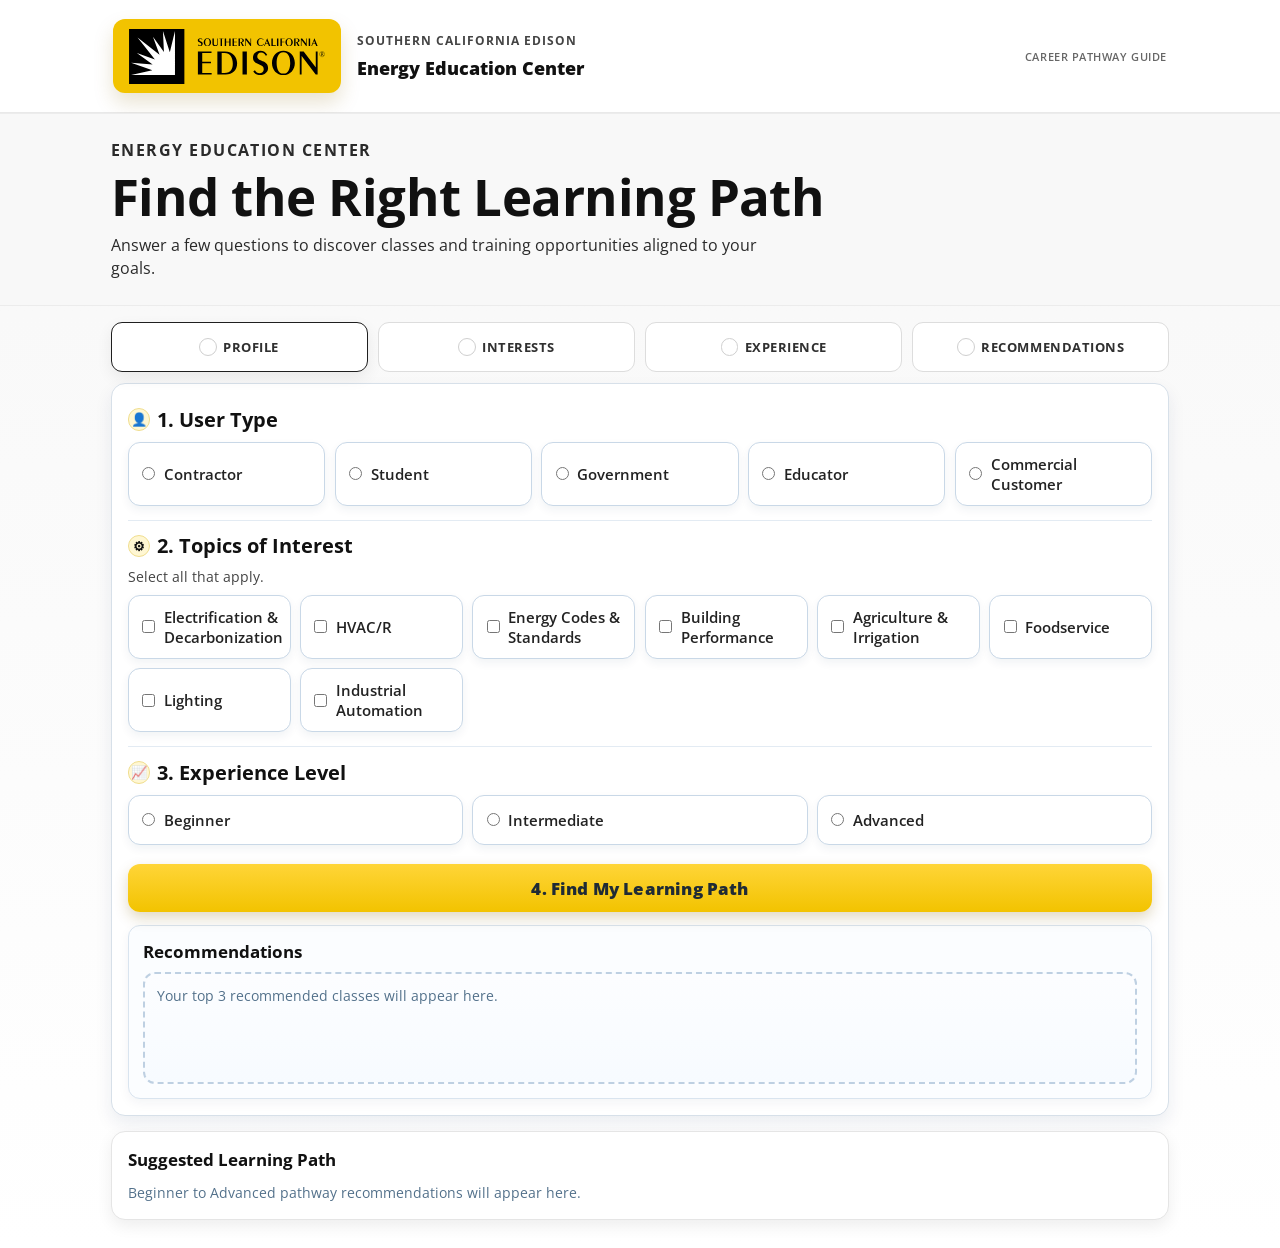
==== index.html @ ae483a1e "Add EEC career pathway guide prototype with Momentus recommendations" ====
<!DOCTYPE html>
<html lang="en">

<head>
    <meta charset="UTF-8">
    <meta name="viewport" content="width=device-width, initial-scale=1.0">
    <title>Southern California Edison Energy Education Center Career Pathway Guide</title>

    <link rel="preconnect" href="https://fonts.googleapis.com">
    <link rel="preconnect" href="https://fonts.gstatic.com" crossorigin>
    <link href="https://fonts.googleapis.com/css2?family=Open+Sans:wght@400;600;700;800&display=swap" rel="stylesheet">
    <link rel="stylesheet" href="styles.css">
</head>

<body>
    <header class="topbar">
        <div class="topbar-inner">
            <div class="sce-logo-area" aria-label="Southern California Edison branding">
                <div class="logo-block" aria-hidden="true">
                    <img
                        class="edison-logo"
                        src="EdisonLogoLight.svg"
                        alt="">
                </div>
                <div class="wordmark">
                    <p class="kicker">Southern California Edison</p>
                    <p class="brand-title">Energy Education Center</p>
                </div>
            </div>
            <div class="nav-utility" aria-hidden="true">
                Career Pathway Guide
            </div>
        </div>
    </header>

    <section class="hero" aria-label="Career pathway guide introduction">
        <div class="hero-content">
            <p class="hero-tag">ENERGY EDUCATION CENTER</p>
            <h1>Find the Right Learning Path</h1>
            <p>
                Answer a few questions to discover classes and training opportunities aligned to your goals.
            </p>
        </div>
    </section>

    <main class="container">
        <section class="progress-wrap" aria-label="Questionnaire progress">
            <div class="progress-step is-active" data-step="profile" aria-live="polite">
                <span class="step-check" aria-hidden="true">&#10003;</span>
                <span class="step-label">Profile</span>
            </div>
            <div class="progress-step" data-step="interests" aria-live="polite">
                <span class="step-check" aria-hidden="true">&#10003;</span>
                <span class="step-label">Interests</span>
            </div>
            <div class="progress-step" data-step="experience" aria-live="polite">
                <span class="step-check" aria-hidden="true">&#10003;</span>
                <span class="step-label">Experience</span>
            </div>
            <div class="progress-step" data-step="recommendations" aria-live="polite">
                <span class="step-check" aria-hidden="true">&#10003;</span>
                <span class="step-label">Recommendations</span>
            </div>
        </section>

        <form class="questionnaire" aria-label="Career pathway questionnaire">
            <section class="panel" aria-labelledby="who-are-you">
                <h2 id="who-are-you"><span class="section-icon" aria-hidden="true">&#128100;</span>1. User Type</h2>
                <div class="option-grid option-grid-5">
                    <label class="option-card"><input type="radio" name="audience" value="Contractor">Contractor</label>
                    <label class="option-card"><input type="radio" name="audience" value="Student">Student</label>
                    <label class="option-card"><input type="radio" name="audience" value="Government">Government</label>
                    <label class="option-card"><input type="radio" name="audience" value="Educator">Educator</label>
                    <label class="option-card"><input type="radio" name="audience" value="Commercial Customer">Commercial Customer</label>
                </div>
            </section>

            <section class="panel" aria-labelledby="topics-interest">
                <h2 id="topics-interest"><span class="section-icon" aria-hidden="true">&#9881;</span>2. Topics of Interest</h2>
                <p class="helper-text">Select all that apply.</p>
                <div class="option-grid option-grid-5">
                    <label class="option-card"><input type="checkbox" name="topics" value="Electrification &amp; Decarbonization">Electrification &amp; Decarbonization</label>
                    <label class="option-card"><input type="checkbox" name="topics" value="HVAC/R">HVAC/R</label>
                    <label class="option-card"><input type="checkbox" name="topics" value="Energy Codes &amp; Standards">Energy Codes &amp; Standards</label>
                    <label class="option-card"><input type="checkbox" name="topics" value="Building Performance">Building Performance</label>
                    <label class="option-card"><input type="checkbox" name="topics" value="Agriculture &amp; Irrigation">Agriculture &amp; Irrigation</label>
                    <label class="option-card"><input type="checkbox" name="topics" value="Foodservice">Foodservice</label>
                    <label class="option-card"><input type="checkbox" name="topics" value="Lighting">Lighting</label>
                    <label class="option-card"><input type="checkbox" name="topics" value="Industrial Automation">Industrial Automation</label>
                </div>
            </section>

            <section class="panel" aria-labelledby="experience-level">
                <h2 id="experience-level"><span class="section-icon" aria-hidden="true">&#128200;</span>3. Experience Level</h2>
                <div class="option-grid option-grid-3">
                    <label class="option-card"><input type="radio" name="experience" value="Beginner">Beginner</label>
                    <label class="option-card"><input type="radio" name="experience" value="Intermediate">Intermediate</label>
                    <label class="option-card"><input type="radio" name="experience" value="Advanced">Advanced</label>
                </div>
            </section>

            <button type="button" id="findPathButton" class="cta-button">4. Find My Learning Path</button>

            <div class="recommendations-panel" aria-labelledby="recommendations-title">
                <h2 id="recommendations-title">Recommendations</h2>
                <div id="recommendationsArea" class="recommendations-area">
                    <p class="empty-state">Your top 3 recommended classes will appear here.</p>
                </div>
            </div>
        </form>

        <section class="pathway-panel" aria-labelledby="pathway-title">
            <h2 id="pathway-title">Suggested Learning Path</h2>
            <div id="pathCourseGrid" class="path-course-grid">
                <p class="empty-state">Beginner to Advanced pathway recommendations will appear here.</p>
            </div>
        </section>
    </main>

    <script src="app.js"></script>

</body>

</html>
---- styles.css ----
:root {
    --sce-blue: #003B75;
    --sce-blue-deep: #002a53;
    --sce-gold: #F2C300;
    --sce-gold-deep: #d6aa00;
    --ink: #111111;
    --ink-soft: #222222;
    --surface: #ffffff;
    --surface-soft: #f7f7f7;
    --border: #e5e5e5;
    --shadow: 0 12px 28px rgba(0, 0, 0, 0.08);
    --shadow-soft: 0 6px 16px rgba(0, 0, 0, 0.07);
}

* {
    box-sizing: border-box;
}

body {
    margin: 0;
    font-family: 'Open Sans', sans-serif;
    color: var(--ink);
    background: linear-gradient(180deg, #f7f7f7 0%, #fbfbfb 50%, #ffffff 100%);
    min-height: 100vh;
}

.topbar {
    background: #ffffff;
    border-bottom: 1px solid #e9e9e9;
    box-shadow: 0 2px 10px rgba(0, 0, 0, 0.04);
}

.topbar-inner {
    max-width: 1100px;
    margin: 0 auto;
    padding: 1.2rem 1.45rem;
    display: flex;
    align-items: center;
    justify-content: space-between;
    gap: 1.35rem;
}

.sce-logo-area {
    display: flex;
    align-items: center;
    gap: 1rem;
}

.logo-block {
    width: clamp(176px, 21vw, 228px);
    min-width: 176px;
    height: 74px;
    border-radius: 12px;
    background: var(--sce-gold);
    display: inline-flex;
    align-items: center;
    justify-content: center;
    padding: 10px 16px;
    box-shadow: 0 10px 20px rgba(132, 101, 0, 0.18);
    overflow: hidden;
}

.edison-logo {
    width: 100%;
    max-width: 196px;
    height: auto;
    object-fit: contain;
    display: block;
    filter: none;
    flex-shrink: 0;
}

.wordmark {
    display: flex;
    flex-direction: column;
    justify-content: center;
    gap: 0.22rem;
}

.nav-utility {
    font-size: 0.68rem;
    letter-spacing: 0.05em;
    text-transform: uppercase;
    color: #666666;
    font-weight: 600;
}

.kicker {
    margin: 0;
    color: #444444;
    text-transform: uppercase;
    letter-spacing: 0.08em;
    font-size: 0.76rem;
    font-weight: 700;
}

.brand-title {
    margin: 0.15rem 0 0;
    color: #111111;
    font-size: 1.15rem;
    font-weight: 800;
}

.hero {
    position: relative;
    overflow: hidden;
    background: #f8f8f8;
    color: var(--ink);
    border-top: 1px solid #ececec;
    border-bottom: 1px solid #ececec;
    min-height: clamp(8rem, 15vw, 11rem);
    display: grid;
    align-items: center;
}

.hero-content {
    width: min(1100px, 100%);
    margin: 0 auto;
    padding: 1.5rem 1.3rem 1.6rem;
    position: relative;
    z-index: 1;
}

.hero-tag {
    margin: 0;
    color: #666666;
    text-transform: uppercase;
    letter-spacing: 0.09em;
    font-size: 0.72rem;
    font-weight: 700;
}

.hero h1 {
    margin: 0.45rem 0 0.58rem;
    font-size: clamp(2rem, 4vw, 3.2rem);
    line-height: 1.08;
    letter-spacing: -0.01em;
    color: #111111;
    max-width: none;
}

.hero p {
    margin: 0;
    font-size: clamp(0.98rem, 1.28vw, 1.14rem);
    max-width: 74ch;
    color: #2a2a2a;
}

.container {
    width: min(1100px, 100%);
    margin: 0 auto 1.7rem;
    padding: 1rem 1.3rem 0;
}

.progress-wrap {
    display: grid;
    grid-template-columns: repeat(4, minmax(0, 1fr));
    gap: 0.65rem;
    margin-bottom: 0.72rem;
}

.progress-step {
    background: #ffffff;
    border: 1px solid #dddddd;
    border-radius: 11px;
    min-height: 50px;
    display: flex;
    align-items: center;
    justify-content: center;
    text-align: center;
    gap: 0.4rem;
    padding: 0.45rem 0.6rem;
    font-size: 0.84rem;
    color: var(--ink-soft);
    font-weight: 700;
    transition: border-color 120ms ease, background-color 120ms ease, box-shadow 120ms ease;
}

.step-check {
    width: 1.1rem;
    height: 1.1rem;
    border-radius: 999px;
    border: 1px solid #cfcfcf;
    color: transparent;
    background: #ffffff;
    display: inline-flex;
    align-items: center;
    justify-content: center;
    font-size: 0.72rem;
}

.step-label {
    color: #303030;
    font-size: 0.8rem;
    text-transform: uppercase;
    letter-spacing: 0.04em;
}

.progress-step.is-active {
    border-color: #1f1f1f;
    box-shadow: inset 0 0 0 1px #1f1f1f, var(--shadow-soft);
    background: #ffffff;
}

.progress-step.is-complete {
    background: linear-gradient(180deg, #ffd538 0%, var(--sce-gold) 100%);
    border-color: #d6aa00;
}

.progress-step.is-complete .step-check {
    color: #111111;
    border-color: rgba(17, 17, 17, 0.24);
    background: #fff5c8;
}

.progress-step.is-complete .step-label {
    color: #1f1f1f;
}

.progress-step.is-active.is-complete {
    box-shadow: inset 0 0 0 1px #1f1f1f, var(--shadow-soft);
}

.progress-step.is-active {
    box-shadow: var(--shadow-soft);
}

.questionnaire {
    background: var(--surface);
    border: 1px solid #d7e0e9;
    border-radius: 14px;
    box-shadow: 0 8px 18px rgba(0, 42, 83, 0.08);
    padding: 1rem;
}

.panel {
    background: transparent;
    border: none;
    border-radius: 0;
    padding: 0.35rem 0;
    box-shadow: none;
}

.panel + .panel {
    margin-top: 0.55rem;
    padding-top: 0.72rem;
    border-top: 1px solid #e3ebf3;
}

.panel h2 {
    margin: 0 0 0.56rem;
    color: #111111;
    font-size: clamp(1rem, 2vw, 1.24rem);
    display: flex;
    align-items: center;
    gap: 0.45rem;
}

.section-icon {
    width: 1.4rem;
    height: 1.4rem;
    border-radius: 999px;
    display: inline-flex;
    align-items: center;
    justify-content: center;
    background: #fff7d3;
    border: 1px solid #f0de8f;
    font-size: 0.82rem;
}

.helper-text {
    margin: -0.08rem 0 0.55rem;
    color: #444444;
    font-size: 0.88rem;
}

.option-grid {
    display: grid;
    gap: 0.6rem;
}

.option-grid-5 {
    grid-template-columns: repeat(auto-fit, minmax(150px, 1fr));
}

.option-grid-3 {
    grid-template-columns: repeat(auto-fit, minmax(190px, 1fr));
}

.option-card {
    display: flex;
    align-items: center;
    gap: 0.55rem;
    background: #ffffff;
    border: 1px solid #c9d8e7;
    border-radius: 12px;
    min-height: 50px;
    padding: 0.68rem 0.82rem;
    font-size: 0.93rem;
    font-weight: 600;
    color: #222222;
    cursor: pointer;
    box-shadow: 0 4px 10px rgba(15, 47, 86, 0.06);
    transition: transform 160ms ease, border-color 160ms ease, box-shadow 160ms ease, background-color 160ms ease;
}

.option-card:hover {
    transform: translateY(-1px);
    border-color: #b5b5b5;
    background-color: #fdfefe;
    box-shadow: 0 8px 16px rgba(0, 0, 0, 0.1);
}

.option-card input {
    margin: 0;
    accent-color: var(--sce-gold-deep);
}

.cta-button {
    margin-top: 0.85rem;
    width: 100%;
    border: none;
    border-radius: 12px;
    background: linear-gradient(180deg, #ffd538 0%, var(--sce-gold) 100%);
    color: #1f2b35;
    font-family: 'Open Sans', sans-serif;
    font-size: clamp(0.95rem, 1.65vw, 1.06rem);
    font-weight: 800;
    letter-spacing: 0.01em;
    height: 48px;
    cursor: pointer;
    box-shadow: 0 6px 14px rgba(130, 97, 0, 0.24);
    transition: background-color 140ms ease, transform 140ms ease, box-shadow 140ms ease;
}

.cta-button:hover {
    background: linear-gradient(180deg, var(--sce-gold) 0%, var(--sce-gold-deep) 100%);
    transform: translateY(-1px);
    box-shadow: 0 9px 16px rgba(125, 95, 0, 0.29);
}

.recommendations-panel {
    margin-top: 0.78rem;
    background: #fbfdff;
    border: 1px solid #d9e4ef;
    border-radius: 12px;
    box-shadow: 0 4px 12px rgba(0, 42, 83, 0.05);
    padding: 0.9rem;
}

.recommendations-panel h2 {
    margin: 0;
    color: #111111;
    font-size: 1.04rem;
}

.recommendations-area {
    margin-top: 0.55rem;
    min-height: 112px;
    border: 2px dashed #bed0e2;
    border-radius: 12px;
    background: linear-gradient(180deg, #fcfdff 0%, #f7fbff 100%);
    padding: 0.75rem;
}

.recommendations-grid {
    display: grid;
    grid-template-columns: repeat(3, minmax(0, 1fr));
    gap: 0.72rem;
}

.empty-state {
    margin: 0;
    color: #53718b;
    font-size: 0.9rem;
    line-height: 1.4;
}

.pathway-panel {
    margin-top: 0.95rem;
    background: var(--surface);
    border: 1px solid var(--border);
    border-radius: 14px;
    box-shadow: var(--shadow-soft);
    padding: 1rem;
}

.pathway-panel h2 {
    margin: 0;
    color: #111111;
    font-size: 1.06rem;
}

.path-course-grid {
    margin-top: 0.75rem;
}

.learning-path-flow {
    display: flex;
    flex-direction: column;
    gap: 0.35rem;
}

.path-stage {
    border: 1px solid #d7e3ef;
    border-radius: 12px;
    background: linear-gradient(180deg, #ffffff 0%, #f7fbff 100%);
    padding: 0.7rem;
    box-shadow: 0 6px 14px rgba(0, 42, 83, 0.06);
}

.path-level {
    margin: 0 0 0.55rem;
    color: #111111;
    font-size: 0.78rem;
    letter-spacing: 0.09em;
    font-weight: 800;
}

.path-stage .course-card {
    margin: 0;
}

.course-card-empty {
    background: #fafdff;
    border-style: dashed;
}

.path-arrow {
    display: grid;
    place-items: center;
    color: var(--sce-blue);
    font-size: 1.45rem;
    line-height: 1;
    font-weight: 700;
    min-height: 22px;
}

.course-card {
    border: 1px solid #d5e0ec;
    border-radius: 11px;
    background: linear-gradient(180deg, #ffffff 0%, #f8fbff 100%);
    padding: 0.85rem;
    box-shadow: 0 8px 16px rgba(0, 42, 83, 0.07);
    transition: transform 160ms ease, box-shadow 160ms ease;
}

.course-card:hover {
    transform: translateY(-2px);
    box-shadow: 0 14px 24px rgba(0, 42, 83, 0.13);
}

.course-card h3 {
    margin: 0;
    font-size: 1rem;
    color: #111111;
}

.course-description {
    margin: 0.52rem 0 0.68rem;
    color: #333333;
    font-size: 0.91rem;
}

.meta-row {
    display: flex;
    flex-wrap: wrap;
    gap: 0.45rem;
    margin-bottom: 0.68rem;
}

.meta-pill {
    background: #f8f8f8;
    border: 1px solid #dddddd;
    border-radius: 999px;
    padding: 0.25rem 0.6rem;
    color: #222222;
    font-size: 0.8rem;
    font-weight: 700;
}

.why-recommended {
    margin: 0 0 0.7rem;
    padding: 0.55rem 0.6rem;
    border: 1px solid #d7e4f0;
    border-radius: 10px;
    background: #f8fbff;
}

.why-recommended p {
    margin: 0 0 0.38rem;
    color: #111111;
    font-size: 0.78rem;
    font-weight: 800;
    text-transform: uppercase;
    letter-spacing: 0.05em;
}

.why-recommended ul {
    margin: 0;
    padding: 0;
    list-style: none;
}

.why-recommended li {
    margin: 0;
    color: #2d2d2d;
    font-size: 0.82rem;
    line-height: 1.35;
}

.register-button {
    width: 100%;
    min-height: 40px;
    border: 1px solid #9db6ce;
    border-radius: 10px;
    background: #ffffff;
    color: #111111;
    text-decoration: none;
    display: inline-flex;
    align-items: center;
    justify-content: center;
    font-family: 'Open Sans', sans-serif;
    font-size: 0.9rem;
    font-weight: 800;
    cursor: pointer;
    transition: background-color 130ms ease, border-color 130ms ease, transform 130ms ease;
}

.register-button:hover {
    background: #fff5c8;
    border-color: #d6aa00;
    transform: translateY(-1px);
}

@media (max-width: 700px) {
    .topbar-inner {
        padding: 1rem 1rem;
    }

    .nav-utility {
        display: none;
    }

    .logo-block {
        width: min(50vw, 184px);
        min-width: 145px;
        height: 60px;
        border-radius: 10px;
        padding: 8px 12px;
    }

    .brand-title {
        font-size: 0.98rem;
    }

    .kicker {
        font-size: 0.69rem;
    }

    .hero-content {
        padding: 1.25rem 1rem 1.35rem;
    }

    .hero h1 {
        font-size: clamp(1.7rem, 8vw, 2.25rem);
    }

    .container {
        margin-top: 0;
    }

    .progress-wrap {
        grid-template-columns: 1fr 1fr;
    }

    .recommendations-grid {
        grid-template-columns: 1fr;
    }

    .panel,
    .pathway-panel,
    .recommendations-panel,
    .questionnaire {
        border-radius: 12px;
    }

    .option-card {
        min-height: 46px;
    }
}
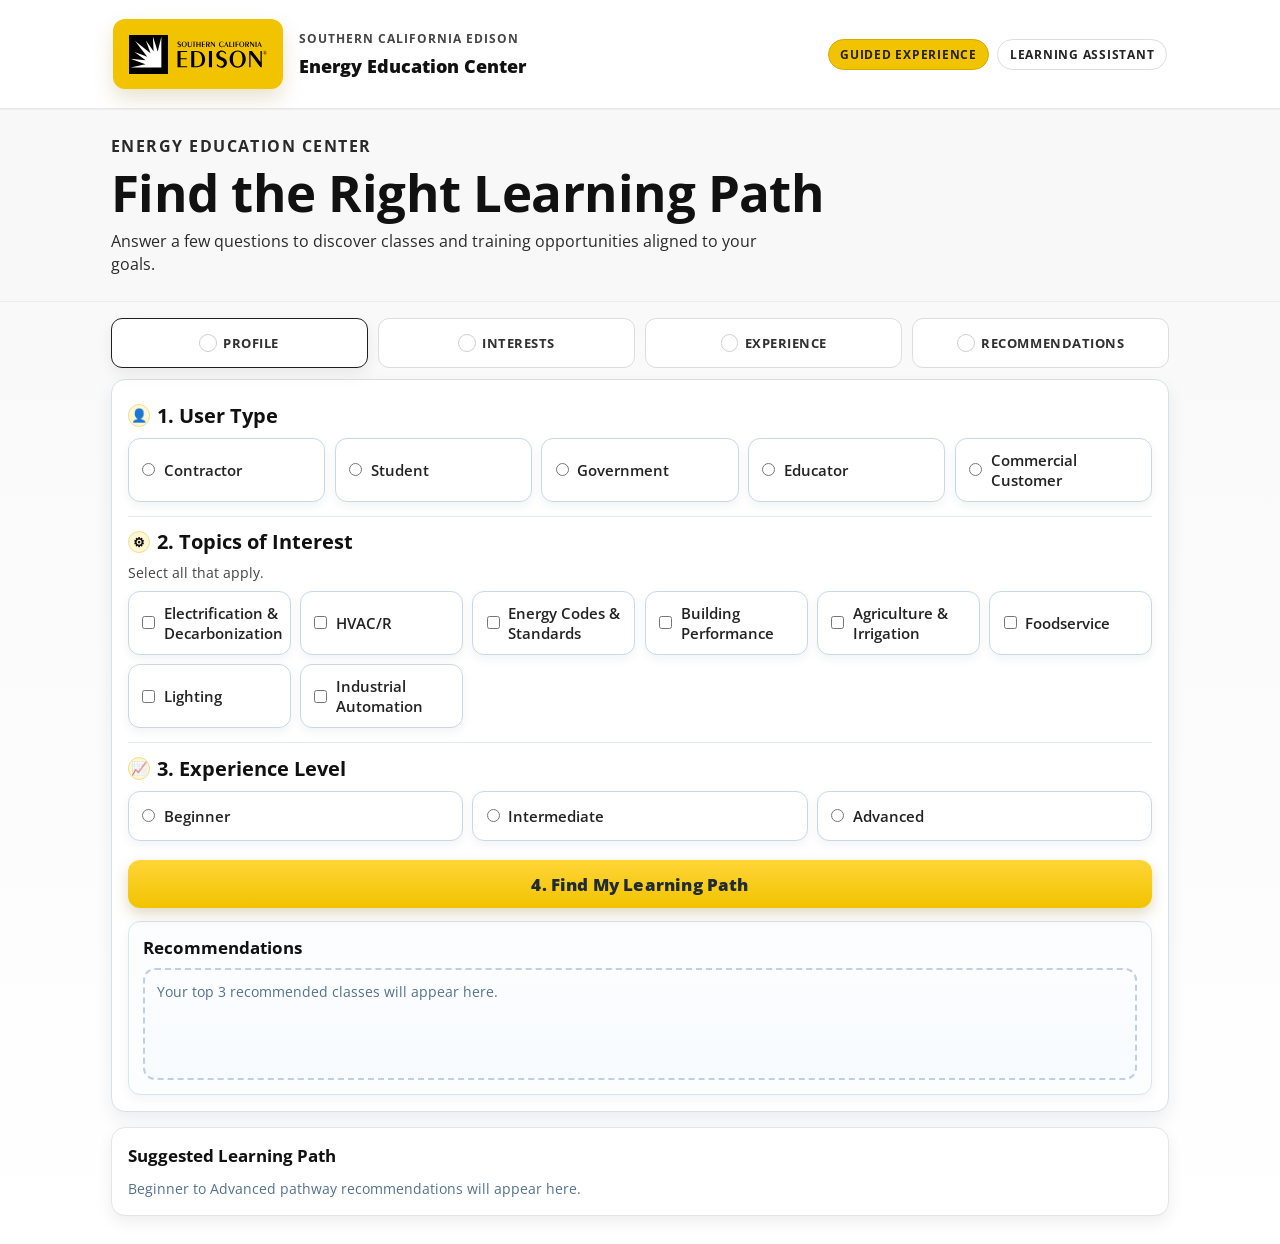
==== commit 7f2829b1: "Improve conversational recommendation flow" ====
--- a/index.html
+++ b/index.html
@@ -27,9 +27,10 @@
                     <p class="brand-title">Energy Education Center</p>
                 </div>
             </div>
-            <div class="nav-utility" aria-hidden="true">
-                Career Pathway Guide
-            </div>
+            <nav class="assistant-nav" aria-label="Experience navigation">
+                <a href="index.html" aria-current="page">Guided Experience</a>
+                <a href="assistant.html">Learning Assistant</a>
+            </nav>
         </div>
     </header>
 
--- a/styles.css
+++ b/styles.css
@@ -47,9 +47,9 @@
 }
 
 .logo-block {
-    width: clamp(176px, 21vw, 228px);
-    min-width: 176px;
-    height: 74px;
+    width: 170px;
+    min-width: 170px;
+    height: 70px;
     border-radius: 12px;
     background: var(--sce-gold);
     display: inline-flex;
@@ -62,7 +62,7 @@
 
 .edison-logo {
     width: 100%;
-    max-width: 196px;
+    max-width: 146px;
     height: auto;
     object-fit: contain;
     display: block;
@@ -83,6 +83,29 @@
     text-transform: uppercase;
     color: #666666;
     font-weight: 600;
+}
+
+.assistant-nav {
+    display: flex;
+    align-items: center;
+    gap: 0.5rem;
+    font-size: 0.78rem;
+    text-transform: uppercase;
+    letter-spacing: 0.06em;
+}
+
+.assistant-nav a {
+    color: #222222;
+    text-decoration: none;
+    border: 1px solid #dddddd;
+    border-radius: 999px;
+    padding: 0.38rem 0.72rem;
+    font-weight: 700;
+}
+
+.assistant-nav a[aria-current="page"] {
+    background: #f2c300;
+    border-color: #d6aa00;
 }
 
 .kicker {
@@ -542,12 +565,16 @@
         display: none;
     }
 
+    .assistant-nav {
+        display: none;
+    }
+
     .logo-block {
-        width: min(50vw, 184px);
-        min-width: 145px;
-        height: 60px;
+        width: min(46vw, 170px);
+        min-width: 136px;
+        height: 56px;
         border-radius: 10px;
-        padding: 8px 12px;
+        padding: 7px 10px;
     }
 
     .brand-title {
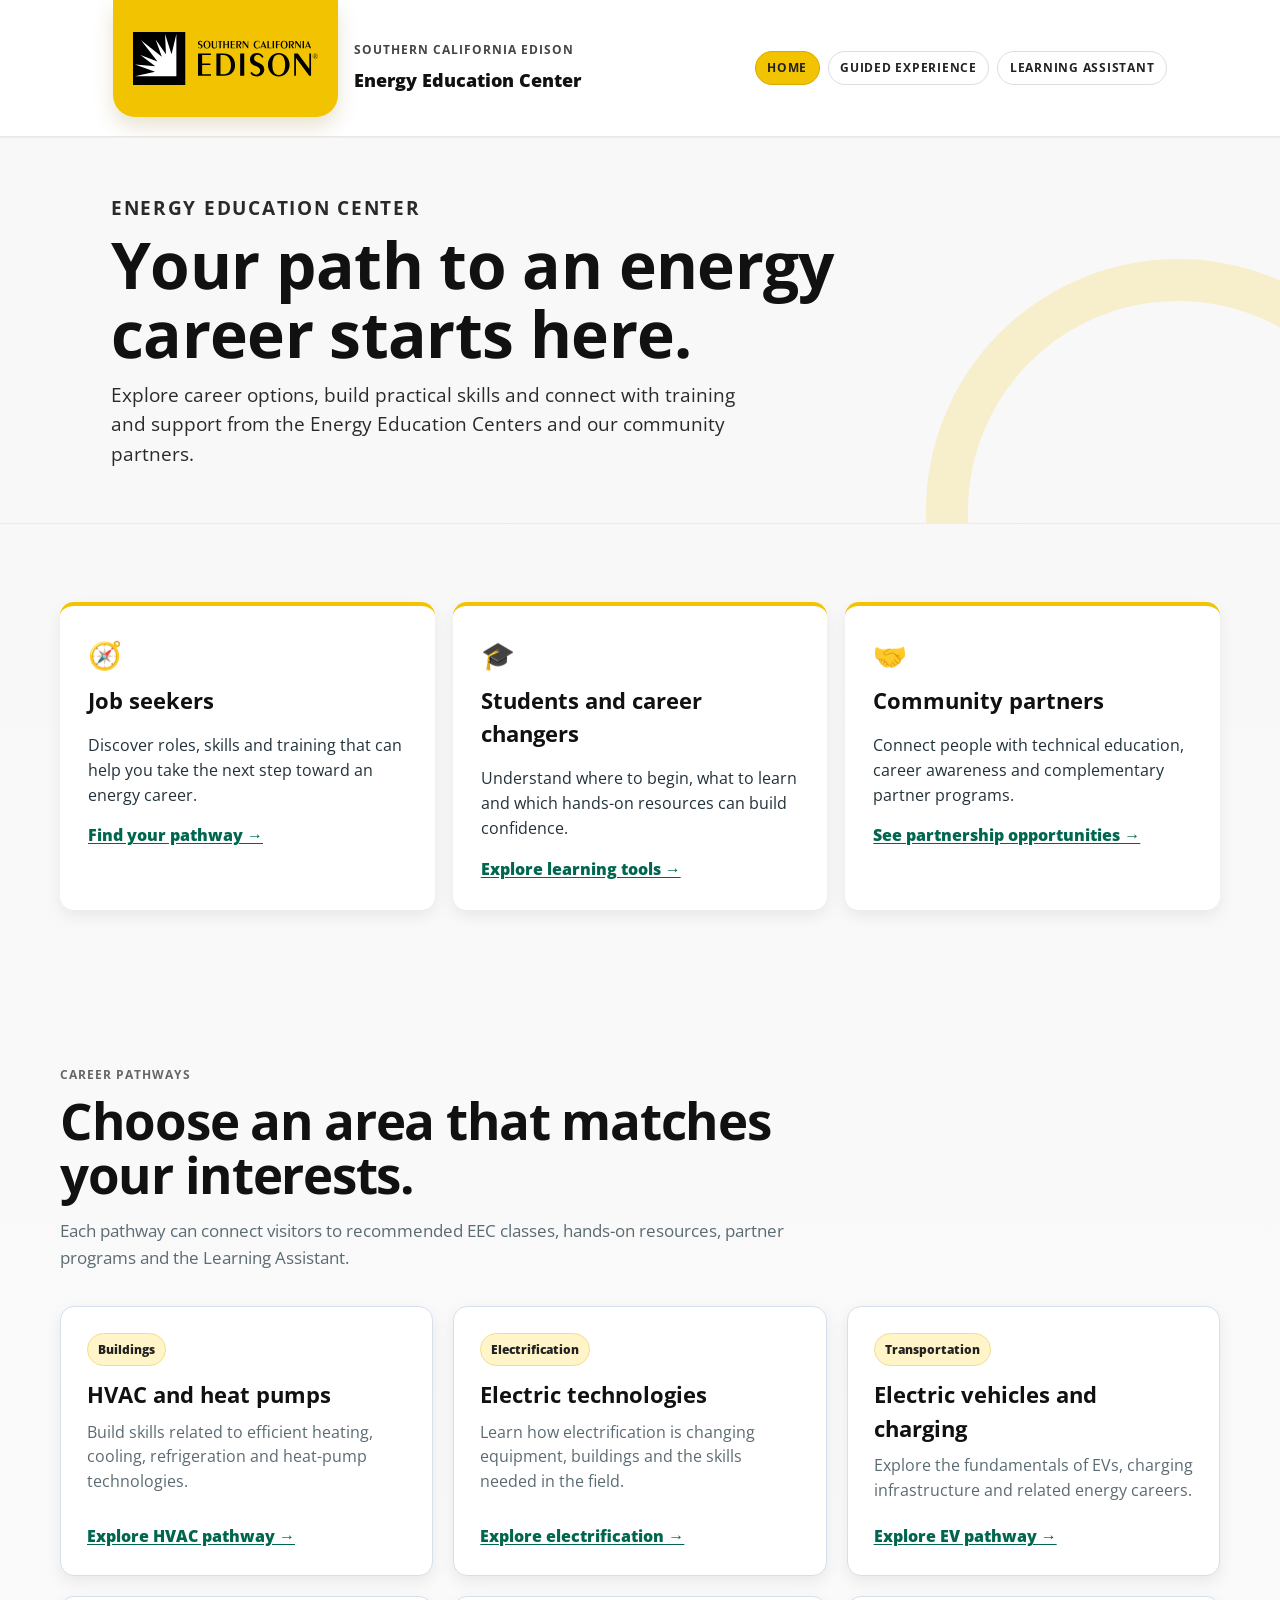
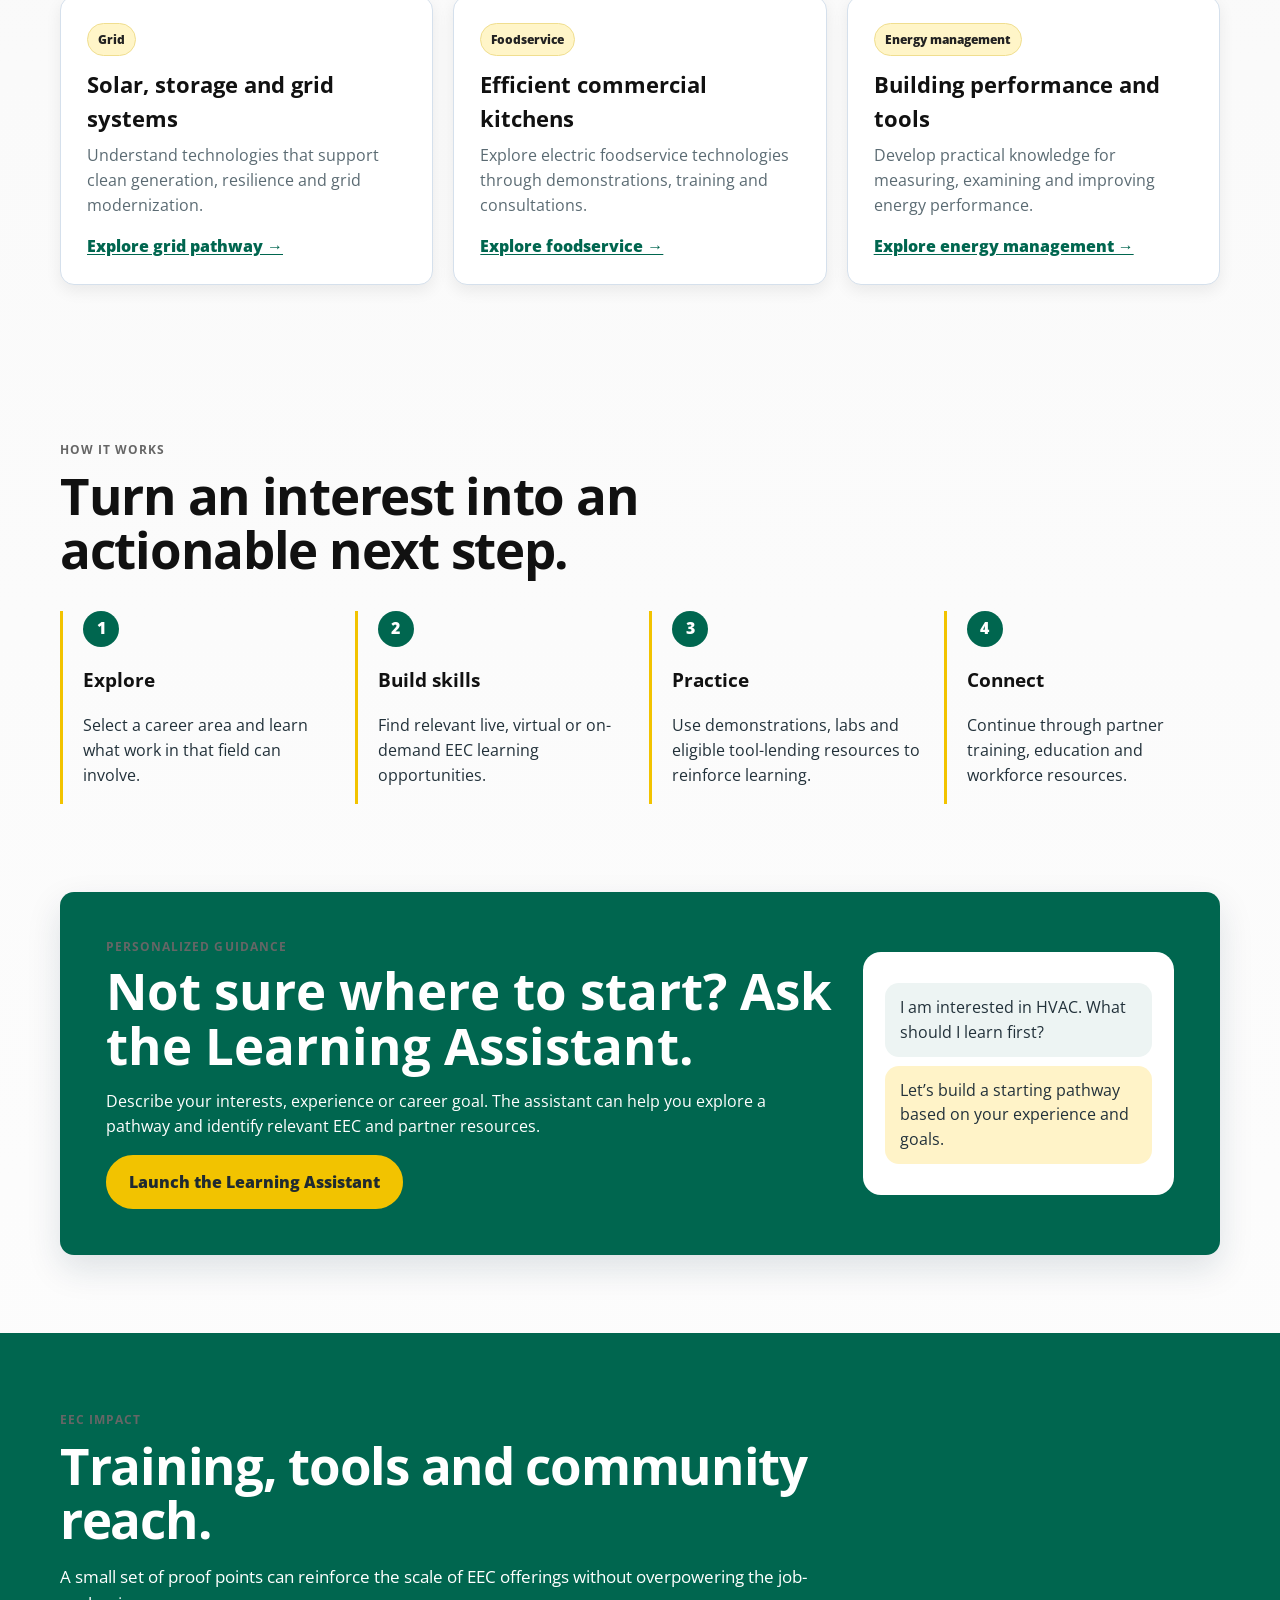
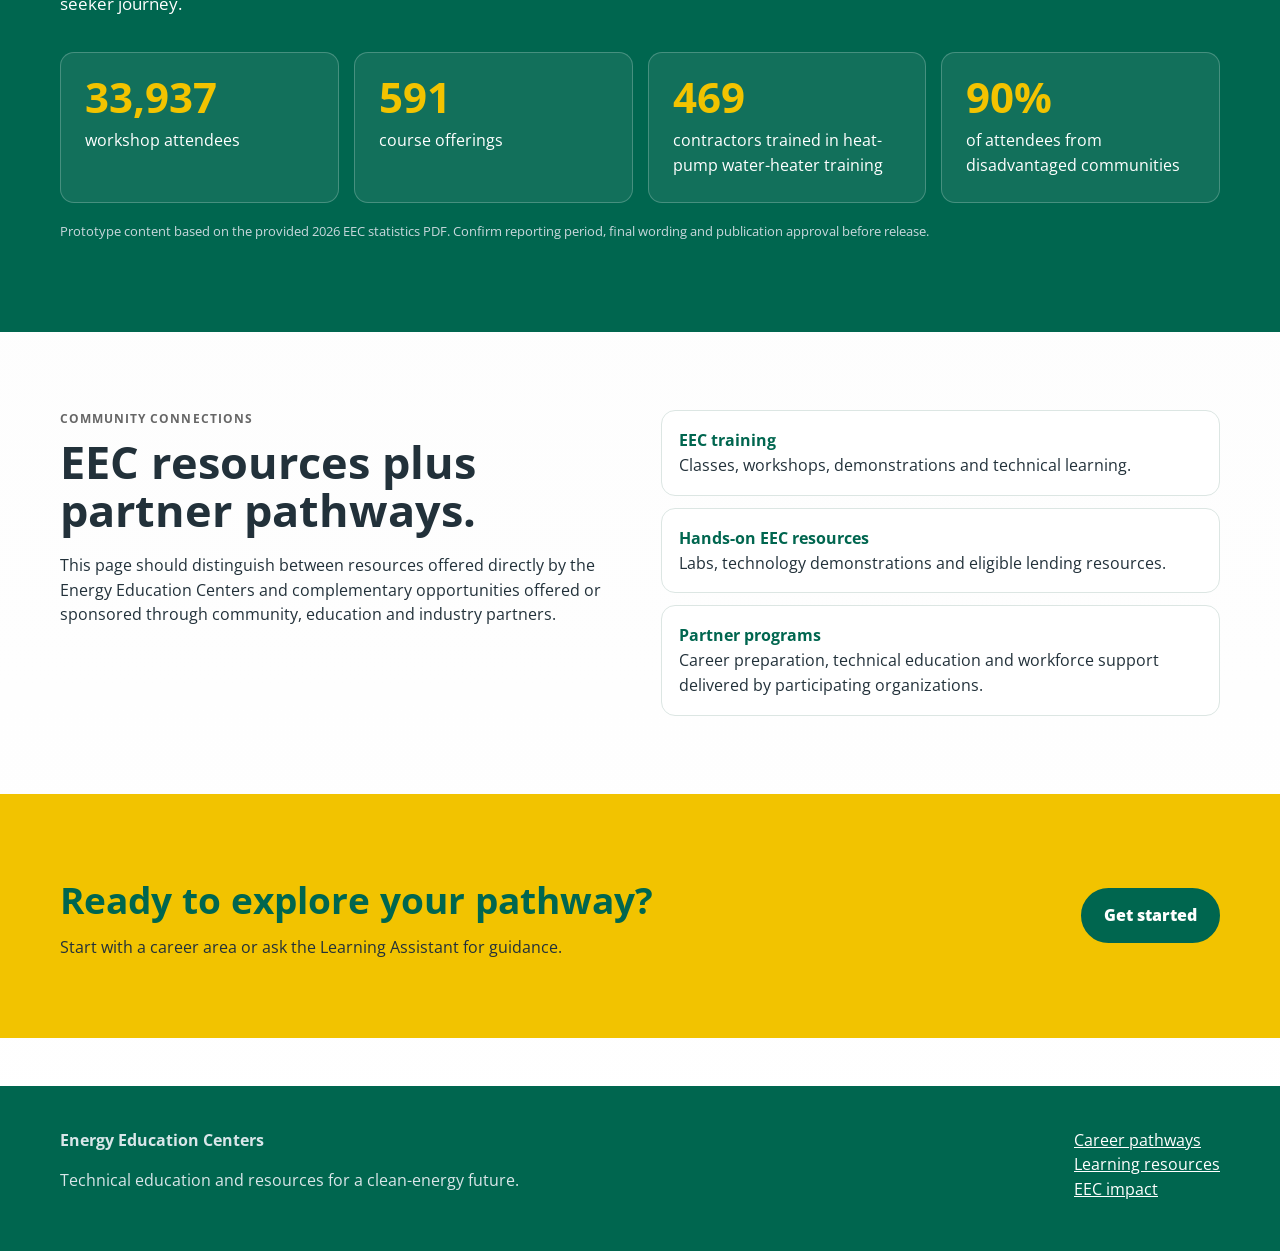
==== commit 689df836: "added new guided experience" ====
--- a/index.html
+++ b/index.html
@@ -1,125 +1,102 @@
 <!DOCTYPE html>
 <html lang="en">
+<head>
+  <meta charset="UTF-8" />
+  <meta name="viewport" content="width=device-width, initial-scale=1.0" />
+  <title>Energy Career Pathways | Energy Education Centers</title>
+  <meta name="description" content="Explore clean-energy career pathways, training, tools and partner resources from the Energy Education Centers." />
+  <link rel="preconnect" href="https://fonts.googleapis.com">
+  <link rel="preconnect" href="https://fonts.gstatic.com" crossorigin>
+  <link href="https://fonts.googleapis.com/css2?family=Open+Sans:wght@400;600;700;800&display=swap" rel="stylesheet">
+  <link rel="stylesheet" href="styles.css?v=2">
+</head>
+<body class="home-page">
+<a class="skip" href="#main">Skip to main content</a>
+<header class="topbar">
+  <div class="topbar-inner">
+    <div class="sce-logo-area" aria-label="Southern California Edison branding">
+      <div class="logo-block" aria-hidden="true"><img class="edison-logo" src="EdisonLogoLight.svg" alt=""></div>
+      <div class="wordmark"><p class="kicker">Southern California Edison</p><p class="brand-title">Energy Education Center</p></div>
+    </div>
+    <nav class="assistant-nav" aria-label="Experience navigation"><a href="index.html" aria-current="page">Home</a><a href="guided-experience.html">Guided Experience</a><a href="assistant.html">Learning Assistant</a></nav>
+  </div>
+</header>
+<main id="main" class="home-main">
+  <section class="home-hero" aria-label="Career pathway guide introduction">
+    <div class="hero-content">
+      <p class="hero-tag">ENERGY EDUCATION CENTER</p>
+      <h1>Your path to an energy career starts here.</h1>
+      <p>Explore career options, build practical skills and connect with training and support from the Energy Education Centers and our community partners.</p>
+    </div>
+  </section>
 
-<head>
-    <meta charset="UTF-8">
-    <meta name="viewport" content="width=device-width, initial-scale=1.0">
-    <title>Southern California Edison Energy Education Center Career Pathway Guide</title>
+  <section class="audience" aria-label="Choose your starting point">
+    <div class="wrap audience-grid">
+      <article><div class="icon">🧭</div><h3>Job seekers</h3><p>Discover roles, skills and training that can help you take the next step toward an energy career.</p><a class="small-link" href="#pathways">Find your pathway →</a></article>
+      <article><div class="icon">🎓</div><h3>Students and career changers</h3><p>Understand where to begin, what to learn and which hands-on resources can build confidence.</p><a class="small-link" href="#resources">Explore learning tools →</a></article>
+      <article><div class="icon">🤝</div><h3>Community partners</h3><p>Connect people with technical education, career awareness and complementary partner programs.</p><a class="small-link" href="#partners">See partnership opportunities →</a></article>
+    </div>
+  </section>
 
-    <link rel="preconnect" href="https://fonts.googleapis.com">
-    <link rel="preconnect" href="https://fonts.gstatic.com" crossorigin>
-    <link href="https://fonts.googleapis.com/css2?family=Open+Sans:wght@400;600;700;800&display=swap" rel="stylesheet">
-    <link rel="stylesheet" href="styles.css">
-</head>
+  <section class="pathways" id="pathways">
+    <div class="wrap">
+      <div class="section-head"><div class="eyebrow">Career pathways</div><h2>Choose an area that matches your interests.</h2><p>Each pathway can connect visitors to recommended EEC classes, hands-on resources, partner programs and the Learning Assistant.</p></div>
+      <div class="cards">
+        <article class="card"><span class="tag">Buildings</span><h3>HVAC and heat pumps</h3><p>Build skills related to efficient heating, cooling, refrigeration and heat-pump technologies.</p><a href="assistant.html?pathway=hvac">Explore HVAC pathway →</a></article>
+        <article class="card"><span class="tag">Electrification</span><h3>Electric technologies</h3><p>Learn how electrification is changing equipment, buildings and the skills needed in the field.</p><a href="assistant.html?pathway=electrification">Explore electrification →</a></article>
+        <article class="card"><span class="tag">Transportation</span><h3>Electric vehicles and charging</h3><p>Explore the fundamentals of EVs, charging infrastructure and related energy careers.</p><a href="assistant.html?pathway=ev">Explore EV pathway →</a></article>
+        <article class="card"><span class="tag">Grid</span><h3>Solar, storage and grid systems</h3><p>Understand technologies that support clean generation, resilience and grid modernization.</p><a href="assistant.html?pathway=grid">Explore grid pathway →</a></article>
+        <article class="card"><span class="tag">Foodservice</span><h3>Efficient commercial kitchens</h3><p>Explore electric foodservice technologies through demonstrations, training and consultations.</p><a href="assistant.html?pathway=foodservice">Explore foodservice →</a></article>
+        <article class="card"><span class="tag">Energy management</span><h3>Building performance and tools</h3><p>Develop practical knowledge for measuring, examining and improving energy performance.</p><a href="assistant.html?pathway=energy-management">Explore energy management →</a></article>
+      </div>
+    </div>
+  </section>
 
-<body>
-    <header class="topbar">
-        <div class="topbar-inner">
-            <div class="sce-logo-area" aria-label="Southern California Edison branding">
-                <div class="logo-block" aria-hidden="true">
-                    <img
-                        class="edison-logo"
-                        src="EdisonLogoLight.svg"
-                        alt="">
-                </div>
-                <div class="wordmark">
-                    <p class="kicker">Southern California Edison</p>
-                    <p class="brand-title">Energy Education Center</p>
-                </div>
-            </div>
-            <nav class="assistant-nav" aria-label="Experience navigation">
-                <a href="index.html" aria-current="page">Guided Experience</a>
-                <a href="assistant.html">Learning Assistant</a>
-            </nav>
-        </div>
-    </header>
+  <section id="resources">
+    <div class="wrap">
+      <div class="section-head"><div class="eyebrow">How it works</div><h2>Turn an interest into an actionable next step.</h2></div>
+      <div class="steps">
+        <div class="step"><h3>Explore</h3><p>Select a career area and learn what work in that field can involve.</p></div>
+        <div class="step"><h3>Build skills</h3><p>Find relevant live, virtual or on-demand EEC learning opportunities.</p></div>
+        <div class="step"><h3>Practice</h3><p>Use demonstrations, labs and eligible tool-lending resources to reinforce learning.</p></div>
+        <div class="step"><h3>Connect</h3><p>Continue through partner training, education and workforce resources.</p></div>
+      </div>
+    </div>
+  </section>
 
-    <section class="hero" aria-label="Career pathway guide introduction">
-        <div class="hero-content">
-            <p class="hero-tag">ENERGY EDUCATION CENTER</p>
-            <h1>Find the Right Learning Path</h1>
-            <p>
-                Answer a few questions to discover classes and training opportunities aligned to your goals.
-            </p>
-        </div>
-    </section>
+  <section style="padding-top:10px">
+    <div class="wrap assistant-panel">
+      <div><div class="eyebrow">Personalized guidance</div><h2>Not sure where to start? Ask the Learning Assistant.</h2><p>Describe your interests, experience or career goal. The assistant can help you explore a pathway and identify relevant EEC and partner resources.</p><a class="button" href="assistant.html">Launch the Learning Assistant</a></div>
+      <div class="assistant-demo" aria-label="Example assistant conversation"><div class="bubble">I am interested in HVAC. What should I learn first?</div><div class="bubble answer">Let’s build a starting pathway based on your experience and goals.</div></div>
+    </div>
+  </section>
 
-    <main class="container">
-        <section class="progress-wrap" aria-label="Questionnaire progress">
-            <div class="progress-step is-active" data-step="profile" aria-live="polite">
-                <span class="step-check" aria-hidden="true">&#10003;</span>
-                <span class="step-label">Profile</span>
-            </div>
-            <div class="progress-step" data-step="interests" aria-live="polite">
-                <span class="step-check" aria-hidden="true">&#10003;</span>
-                <span class="step-label">Interests</span>
-            </div>
-            <div class="progress-step" data-step="experience" aria-live="polite">
-                <span class="step-check" aria-hidden="true">&#10003;</span>
-                <span class="step-label">Experience</span>
-            </div>
-            <div class="progress-step" data-step="recommendations" aria-live="polite">
-                <span class="step-check" aria-hidden="true">&#10003;</span>
-                <span class="step-label">Recommendations</span>
-            </div>
-        </section>
+  <section class="stats" id="impact">
+    <div class="wrap">
+      <div class="section-head"><div class="eyebrow">EEC impact</div><h2>Training, tools and community reach.</h2><p>A small set of proof points can reinforce the scale of EEC offerings without overpowering the job-seeker journey.</p></div>
+      <div class="stats-grid">
+        <div class="stat"><strong>33,937</strong><span>workshop attendees</span></div>
+        <div class="stat"><strong>591</strong><span>course offerings</span></div>
+        <div class="stat"><strong>469</strong><span>contractors trained in heat-pump water-heater training</span></div>
+        <div class="stat"><strong>90%</strong><span>of attendees from disadvantaged communities</span></div>
+      </div>
+      <p class="stats-note">Prototype content based on the provided 2026 EEC statistics PDF. Confirm reporting period, final wording and publication approval before release.</p>
+    </div>
+  </section>
 
-        <form class="questionnaire" aria-label="Career pathway questionnaire">
-            <section class="panel" aria-labelledby="who-are-you">
-                <h2 id="who-are-you"><span class="section-icon" aria-hidden="true">&#128100;</span>1. User Type</h2>
-                <div class="option-grid option-grid-5">
-                    <label class="option-card"><input type="radio" name="audience" value="Contractor">Contractor</label>
-                    <label class="option-card"><input type="radio" name="audience" value="Student">Student</label>
-                    <label class="option-card"><input type="radio" name="audience" value="Government">Government</label>
-                    <label class="option-card"><input type="radio" name="audience" value="Educator">Educator</label>
-                    <label class="option-card"><input type="radio" name="audience" value="Commercial Customer">Commercial Customer</label>
-                </div>
-            </section>
+  <section id="partners">
+    <div class="wrap partners">
+      <div><div class="eyebrow">Community connections</div><h2 style="font-size:2.8rem;line-height:1.08;color:var(--navy);margin:10px 0 18px">EEC resources plus partner pathways.</h2><p>This page should distinguish between resources offered directly by the Energy Education Centers and complementary opportunities offered or sponsored through community, education and industry partners.</p></div>
+      <div class="partner-list">
+        <div class="partner"><strong>EEC training</strong><br>Classes, workshops, demonstrations and technical learning.</div>
+        <div class="partner"><strong>Hands-on EEC resources</strong><br>Labs, technology demonstrations and eligible lending resources.</div>
+        <div class="partner"><strong>Partner programs</strong><br>Career preparation, technical education and workforce support delivered by participating organizations.</div>
+      </div>
+    </div>
+  </section>
 
-            <section class="panel" aria-labelledby="topics-interest">
-                <h2 id="topics-interest"><span class="section-icon" aria-hidden="true">&#9881;</span>2. Topics of Interest</h2>
-                <p class="helper-text">Select all that apply.</p>
-                <div class="option-grid option-grid-5">
-                    <label class="option-card"><input type="checkbox" name="topics" value="Electrification &amp; Decarbonization">Electrification &amp; Decarbonization</label>
-                    <label class="option-card"><input type="checkbox" name="topics" value="HVAC/R">HVAC/R</label>
-                    <label class="option-card"><input type="checkbox" name="topics" value="Energy Codes &amp; Standards">Energy Codes &amp; Standards</label>
-                    <label class="option-card"><input type="checkbox" name="topics" value="Building Performance">Building Performance</label>
-                    <label class="option-card"><input type="checkbox" name="topics" value="Agriculture &amp; Irrigation">Agriculture &amp; Irrigation</label>
-                    <label class="option-card"><input type="checkbox" name="topics" value="Foodservice">Foodservice</label>
-                    <label class="option-card"><input type="checkbox" name="topics" value="Lighting">Lighting</label>
-                    <label class="option-card"><input type="checkbox" name="topics" value="Industrial Automation">Industrial Automation</label>
-                </div>
-            </section>
-
-            <section class="panel" aria-labelledby="experience-level">
-                <h2 id="experience-level"><span class="section-icon" aria-hidden="true">&#128200;</span>3. Experience Level</h2>
-                <div class="option-grid option-grid-3">
-                    <label class="option-card"><input type="radio" name="experience" value="Beginner">Beginner</label>
-                    <label class="option-card"><input type="radio" name="experience" value="Intermediate">Intermediate</label>
-                    <label class="option-card"><input type="radio" name="experience" value="Advanced">Advanced</label>
-                </div>
-            </section>
-
-            <button type="button" id="findPathButton" class="cta-button">4. Find My Learning Path</button>
-
-            <div class="recommendations-panel" aria-labelledby="recommendations-title">
-                <h2 id="recommendations-title">Recommendations</h2>
-                <div id="recommendationsArea" class="recommendations-area">
-                    <p class="empty-state">Your top 3 recommended classes will appear here.</p>
-                </div>
-            </div>
-        </form>
-
-        <section class="pathway-panel" aria-labelledby="pathway-title">
-            <h2 id="pathway-title">Suggested Learning Path</h2>
-            <div id="pathCourseGrid" class="path-course-grid">
-                <p class="empty-state">Beginner to Advanced pathway recommendations will appear here.</p>
-            </div>
-        </section>
-    </main>
-
-    <script src="app.js"></script>
-
+  <section class="cta"><div class="wrap"><div><h2>Ready to explore your pathway?</h2><p>Start with a career area or ask the Learning Assistant for guidance.</p></div><a class="button" href="assistant.html">Get started</a></div></section>
+</main>
+<footer><div class="wrap footer-grid"><div><strong>Energy Education Centers</strong><p>Technical education and resources for a clean-energy future.</p></div><div><a href="#pathways">Career pathways</a><br><a href="#resources">Learning resources</a><br><a href="#impact">EEC impact</a></div></div></footer>
 </body>
-
 </html>
--- a/styles.css
+++ b/styles.css
@@ -47,22 +47,23 @@
 }
 
 .logo-block {
-    width: 170px;
-    min-width: 170px;
-    height: 70px;
-    border-radius: 12px;
+    width: 225px;
+    min-width: 225px;
+    height: 117px;
+    margin-top: -1.2rem;
+    border-radius: 0 0 22px 22px;
     background: var(--sce-gold);
     display: inline-flex;
     align-items: center;
     justify-content: center;
-    padding: 10px 16px;
+    padding: 13px 18px;
     box-shadow: 0 10px 20px rgba(132, 101, 0, 0.18);
     overflow: hidden;
 }
 
 .edison-logo {
     width: 100%;
-    max-width: 146px;
+    max-width: 185px;
     height: auto;
     object-fit: contain;
     display: block;
@@ -559,6 +560,9 @@
 @media (max-width: 700px) {
     .topbar-inner {
         padding: 1rem 1rem;
+        flex-direction: column;
+        align-items: stretch;
+        gap: 0.7rem;
     }
 
     .nav-utility {
@@ -566,15 +570,24 @@
     }
 
     .assistant-nav {
-        display: none;
+        display: flex;
+        flex-wrap: wrap;
+        justify-content: flex-start;
+        gap: 0.4rem;
+        font-size: 0.67rem;
+    }
+
+    .assistant-nav a {
+        padding: 0.34rem 0.58rem;
     }
 
     .logo-block {
-        width: min(46vw, 170px);
+        width: min(46vw, 190px);
         min-width: 136px;
-        height: 56px;
-        border-radius: 10px;
-        padding: 7px 10px;
+        height: 92px;
+        margin-top: -1rem;
+        border-radius: 0 0 14px 14px;
+        padding: 11px 14px;
     }
 
     .brand-title {
@@ -615,4 +628,591 @@
     .option-card {
         min-height: 46px;
     }
+}
+
+/* Home page */
+.home-page {
+    --sce-blue: #00664F;
+    --sce-blue-deep: #00664F;
+    --sce-gold: #F2C300;
+    --ink: #22313a;
+    --muted: #5b6b73;
+    --cloud: #f3f7f6;
+    --home-shadow: 0 14px 34px rgba(17, 50, 71, 0.13);
+    --home-shadow-soft: 0 6px 16px rgba(0, 0, 0, 0.07);
+    color: var(--ink);
+    background: linear-gradient(180deg, #f7f7f7 0%, #fbfbfb 50%, #ffffff 100%);
+    line-height: 1.55;
+}
+
+.home-page a {
+    color: inherit;
+}
+
+.home-page .skip {
+    position: absolute;
+    left: -999px;
+    top: 10px;
+    z-index: 100;
+    background: #ffffff;
+    padding: 10px;
+}
+
+.home-page .skip:focus {
+    left: 10px;
+}
+
+.home-page .wrap {
+    width: min(1160px, calc(100% - 40px));
+    margin: 0 auto;
+}
+
+.home-page .topbar {
+    background: #ffffff;
+    border-bottom: 1px solid #e9e9e9;
+    box-shadow: 0 2px 10px rgba(0, 0, 0, 0.04);
+}
+
+.home-page .topbar-inner {
+    max-width: 1100px;
+    margin: 0 auto;
+    padding: 1.2rem 1.45rem;
+    display: flex;
+    align-items: center;
+    justify-content: space-between;
+    gap: 1.35rem;
+}
+
+.home-page .sce-logo-area {
+    display: flex;
+    align-items: center;
+    gap: 1rem;
+}
+
+.home-page .logo-block {
+    width: 225px;
+    min-width: 225px;
+    height: 117px;
+    margin-top: -1.2rem;
+    border-radius: 0 0 22px 22px;
+    background: var(--sce-gold);
+    display: inline-flex;
+    align-items: center;
+    justify-content: center;
+    padding: 13px 18px;
+    box-shadow: 0 10px 20px rgba(132, 101, 0, 0.18);
+    overflow: hidden;
+}
+
+.home-page .edison-logo {
+    width: 100%;
+    max-width: 185px;
+    height: auto;
+    display: block;
+}
+
+.home-page .wordmark {
+    display: flex;
+    flex-direction: column;
+    justify-content: center;
+    gap: 0.22rem;
+}
+
+.home-page .kicker {
+    margin: 0;
+    color: #444444;
+    text-transform: uppercase;
+    letter-spacing: 0.08em;
+    font-size: 0.76rem;
+    font-weight: 700;
+}
+
+.home-page .brand-title {
+    margin: 0.15rem 0 0;
+    color: #111111;
+    font-size: 1.15rem;
+    font-weight: 800;
+}
+
+.home-page .assistant-nav {
+    display: flex;
+    align-items: center;
+    gap: 0.5rem;
+    font-size: 0.78rem;
+    text-transform: uppercase;
+    letter-spacing: 0.06em;
+}
+
+.home-page .assistant-nav a {
+    color: #222222;
+    text-decoration: none;
+    border: 1px solid #dddddd;
+    border-radius: 999px;
+    padding: 0.38rem 0.72rem;
+    font-weight: 700;
+}
+
+.home-page .assistant-nav a:hover,
+.home-page .assistant-nav a[aria-current="page"] {
+    background: var(--sce-gold);
+    border-color: var(--sce-gold-deep);
+}
+
+.home-page .button {
+    display: inline-flex;
+    align-items: center;
+    justify-content: center;
+    gap: 8px;
+    border-radius: 999px;
+    padding: 13px 21px;
+    background: var(--sce-gold);
+    color: #1f2a30;
+    font-weight: 800;
+    text-decoration: none;
+    border: 2px solid var(--sce-gold);
+    transition: 0.2s;
+}
+
+.home-page .button:hover {
+    transform: translateY(-2px);
+    box-shadow: 0 8px 20px rgba(0, 0, 0, 0.15);
+}
+
+.home-page .home-hero {
+    background: #f8f8f8;
+    color: var(--ink);
+    border-top: 1px solid #ececec;
+    border-bottom: 1px solid #ececec;
+    min-height: clamp(15rem, 30vw, 23rem);
+    display: grid;
+    align-items: center;
+    position: relative;
+    overflow: hidden;
+}
+
+.home-page .home-hero::after {
+    content: "";
+    position: absolute;
+    width: 420px;
+    height: 420px;
+    border: 42px solid rgba(242, 195, 0, 0.18);
+    border-radius: 50%;
+    right: -150px;
+    bottom: -240px;
+}
+
+.home-page .home-hero .hero-content {
+    width: min(1100px, 100%);
+    margin: 0 auto;
+    padding: 3.4rem 1.3rem;
+    position: relative;
+    z-index: 1;
+}
+
+.home-page .hero-tag,
+.home-page .eyebrow {
+    color: #666666;
+    text-transform: uppercase;
+    letter-spacing: 0.09em;
+    font-size: 0.72rem;
+    font-weight: 700;
+}
+
+.home-page .home-hero h1 {
+    margin: 0.45rem 0 0.75rem;
+    color: #111111;
+    font-size: clamp(2.25rem, 5vw, 4rem);
+    line-height: 1.08;
+    letter-spacing: -0.01em;
+    max-width: 760px;
+}
+
+.home-page .home-hero p {
+    margin: 0;
+    max-width: 650px;
+    color: #2a2a2a;
+    font-size: clamp(1rem, 1.5vw, 1.2rem);
+}
+
+.home-page .home-main {
+    width: 100%;
+    max-width: none;
+    margin: 0;
+    padding: 0 0 3rem;
+}
+
+.home-page .home-main > section {
+    padding: 78px 0;
+}
+
+.home-page .home-main > .home-hero {
+    padding: 0;
+}
+
+.home-page .section-head {
+    max-width: 760px;
+    margin-bottom: 34px;
+}
+
+.home-page .section-head h2,
+.home-page .audience h3,
+.home-page .card h3,
+.home-page .step h3,
+.home-page .partners h2 {
+    color: #111111;
+}
+
+.home-page .section-head h2 {
+    font-size: clamp(2rem, 4vw, 3.2rem);
+    line-height: 1.06;
+    margin: 9px 0 14px;
+    letter-spacing: -0.025em;
+}
+
+.home-page .section-head p {
+    color: var(--muted);
+    font-size: 1.08rem;
+}
+
+.home-page .audience {
+    margin-top: 0;
+}
+
+.home-page .audience-grid,
+.home-page .cards,
+.home-page .steps,
+.home-page .stats-grid {
+    display: grid;
+}
+
+.home-page .audience-grid {
+    grid-template-columns: repeat(3, 1fr);
+    gap: 18px;
+}
+
+.home-page .audience article,
+.home-page .card,
+.home-page .partner,
+.home-page .assistant-panel,
+.home-page .stat {
+    border-radius: 14px;
+}
+
+.home-page .audience article {
+    background: #ffffff;
+    padding: 28px;
+    border-top: 4px solid var(--sce-gold);
+    box-shadow: var(--home-shadow-soft);
+}
+
+.home-page .audience h3 {
+    margin: 7px 0;
+    font-size: 1.35rem;
+}
+
+.home-page .icon {
+    font-size: 1.7rem;
+}
+
+.home-page .small-link,
+.home-page .card a {
+    color: var(--sce-blue);
+    font-weight: 800;
+    text-decoration: underline;
+    text-underline-offset: 2px;
+}
+
+.home-page .pathways {
+    background: transparent;
+}
+
+.home-page .cards {
+    grid-template-columns: repeat(3, 1fr);
+    gap: 20px;
+}
+
+.home-page .card {
+    background: #ffffff;
+    border: 1px solid #d5e0ec;
+    padding: 26px;
+    display: flex;
+    flex-direction: column;
+    min-height: 270px;
+    box-shadow: var(--home-shadow-soft);
+}
+
+.home-page .card h3 {
+    font-size: 1.35rem;
+    margin: 12px 0 8px;
+}
+
+.home-page .card p {
+    color: var(--muted);
+    margin-top: 0;
+}
+
+.home-page .card .tag {
+    align-self: flex-start;
+    border-radius: 99px;
+    background: #fff5c8;
+    border: 1px solid #f0de8f;
+    color: #222222;
+    font-size: 0.78rem;
+    font-weight: 800;
+    padding: 6px 10px;
+}
+
+.home-page .card a {
+    margin-top: auto;
+}
+
+.home-page .steps {
+    grid-template-columns: repeat(4, 1fr);
+    gap: 18px;
+    counter-reset: step;
+}
+
+.home-page .step {
+    counter-increment: step;
+    border-left: 3px solid var(--sce-gold);
+    padding-left: 20px;
+}
+
+.home-page .step::before {
+    content: counter(step);
+    display: grid;
+    place-items: center;
+    width: 36px;
+    height: 36px;
+    border-radius: 50%;
+    background: var(--sce-blue);
+    color: #ffffff;
+    font-weight: 800;
+}
+
+.home-page .assistant-panel {
+    background: var(--sce-blue);
+    color: #ffffff;
+    padding: 46px;
+    display: grid;
+    grid-template-columns: 1.4fr 0.6fr;
+    gap: 30px;
+    align-items: center;
+    box-shadow: var(--home-shadow);
+}
+
+.home-page .assistant-panel h2 {
+    font-size: clamp(2rem, 4vw, 3.2rem);
+    line-height: 1.07;
+    margin: 8px 0 15px;
+}
+
+.home-page .assistant-demo {
+    background: #ffffff;
+    color: var(--ink);
+    border-radius: 18px;
+    padding: 22px;
+}
+
+.home-page .bubble {
+    background: #edf4f3;
+    padding: 12px 15px;
+    border-radius: 14px;
+    margin: 9px 0;
+}
+
+.home-page .bubble.answer {
+    background: #fff3c8;
+}
+
+.home-page .stats {
+    background: var(--sce-blue-deep);
+    color: #ffffff;
+}
+
+.home-page .stats .section-head h2,
+.home-page .stats .section-head p {
+    color: #ffffff;
+}
+
+.home-page .stats-grid {
+    grid-template-columns: repeat(4, 1fr);
+    gap: 15px;
+}
+
+.home-page .stat {
+    padding: 24px;
+    border: 1px solid rgba(255, 255, 255, 0.22);
+    background: rgba(255, 255, 255, 0.07);
+}
+
+.home-page .stat strong {
+    font-size: 2.6rem;
+    display: block;
+    color: var(--sce-gold);
+    line-height: 1;
+}
+
+.home-page .stat span {
+    display: block;
+    margin-top: 10px;
+}
+
+.home-page .stats-note {
+    font-size: 0.82rem;
+    color: #c9d8dd;
+    margin-top: 18px;
+}
+
+.home-page .partners {
+    display: grid;
+    grid-template-columns: 1fr 1fr;
+    gap: 42px;
+    align-items: start;
+}
+
+.home-page .partner-list {
+    display: grid;
+    gap: 12px;
+}
+
+.home-page .partner {
+    border: 1px solid #dce6e3;
+    padding: 17px;
+    background: #ffffff;
+}
+
+.home-page .partner strong {
+    color: var(--sce-blue);
+}
+
+.home-page .cta {
+    background: var(--sce-gold);
+    padding: 56px 0;
+}
+
+.home-page .cta .wrap {
+    display: flex;
+    align-items: center;
+    justify-content: space-between;
+    gap: 30px;
+}
+
+.home-page .cta h2 {
+    color: var(--sce-blue);
+    font-size: 2.3rem;
+    margin: 0;
+}
+
+.home-page .cta p {
+    margin: 6px 0 0;
+}
+
+.home-page .cta .button {
+    background: var(--sce-blue);
+    border-color: var(--sce-blue);
+    color: #ffffff;
+    white-space: nowrap;
+}
+
+.home-page > footer {
+    background: var(--sce-blue);
+    color: #d9e6e9;
+    padding: 42px 0;
+}
+
+.home-page .footer-grid {
+    display: flex;
+    justify-content: space-between;
+    gap: 30px;
+    align-items: flex-start;
+}
+
+.home-page .footer-grid a {
+    color: #ffffff;
+}
+
+@media (max-width: 900px) {
+    .home-page .audience-grid,
+    .home-page .cards {
+        grid-template-columns: 1fr 1fr;
+    }
+
+    .home-page .steps,
+    .home-page .stats-grid {
+        grid-template-columns: 1fr 1fr;
+    }
+
+    .home-page .assistant-panel,
+    .home-page .partners {
+        grid-template-columns: 1fr;
+    }
+}
+
+@media (max-width: 700px) {
+    .home-page .topbar-inner {
+        padding: 1rem;
+        flex-direction: column;
+        align-items: stretch;
+        gap: 0.7rem;
+    }
+
+    .home-page .logo-block {
+        width: min(46vw, 190px);
+        min-width: 136px;
+        height: 92px;
+        margin-top: -1rem;
+        border-radius: 0 0 14px 14px;
+        padding: 11px 14px;
+    }
+
+    .home-page .brand-title {
+        font-size: 0.98rem;
+    }
+
+    .home-page .kicker {
+        font-size: 0.69rem;
+    }
+
+    .home-page .assistant-nav {
+        flex-wrap: wrap;
+        justify-content: flex-start;
+        gap: 0.4rem;
+        font-size: 0.67rem;
+    }
+
+    .home-page .assistant-nav a {
+        padding: 0.34rem 0.58rem;
+    }
+
+    .home-page .home-hero .hero-content {
+        padding: 2.3rem 1rem;
+    }
+
+    .home-page .home-main {
+        padding-bottom: 2rem;
+    }
+
+    .home-page .wrap {
+        width: min(100% - 28px, 1160px);
+    }
+}
+
+@media (max-width: 620px) {
+    .home-page .audience-grid,
+    .home-page .cards,
+    .home-page .steps,
+    .home-page .stats-grid {
+        grid-template-columns: 1fr;
+    }
+
+    .home-page .assistant-panel {
+        padding: 28px;
+    }
+
+    .home-page .cta .wrap,
+    .home-page .footer-grid {
+        align-items: flex-start;
+        flex-direction: column;
+    }
 }
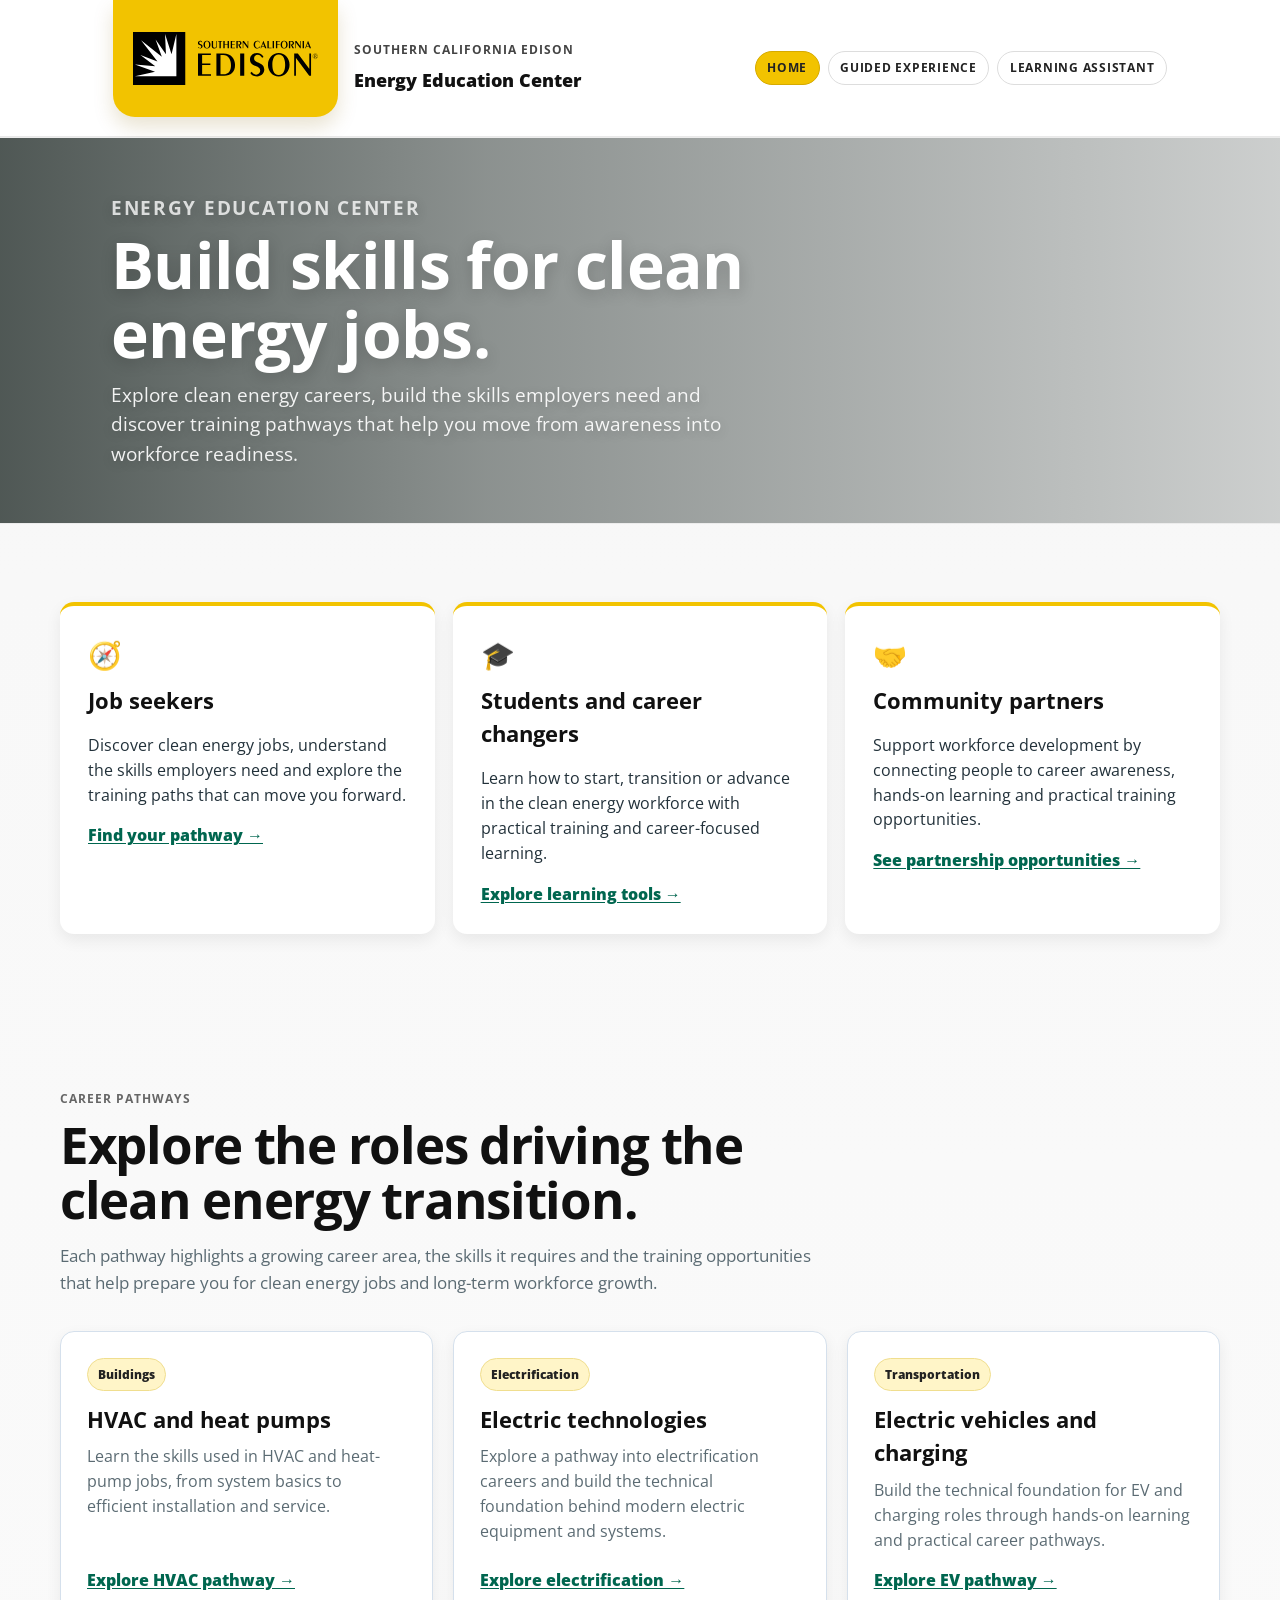
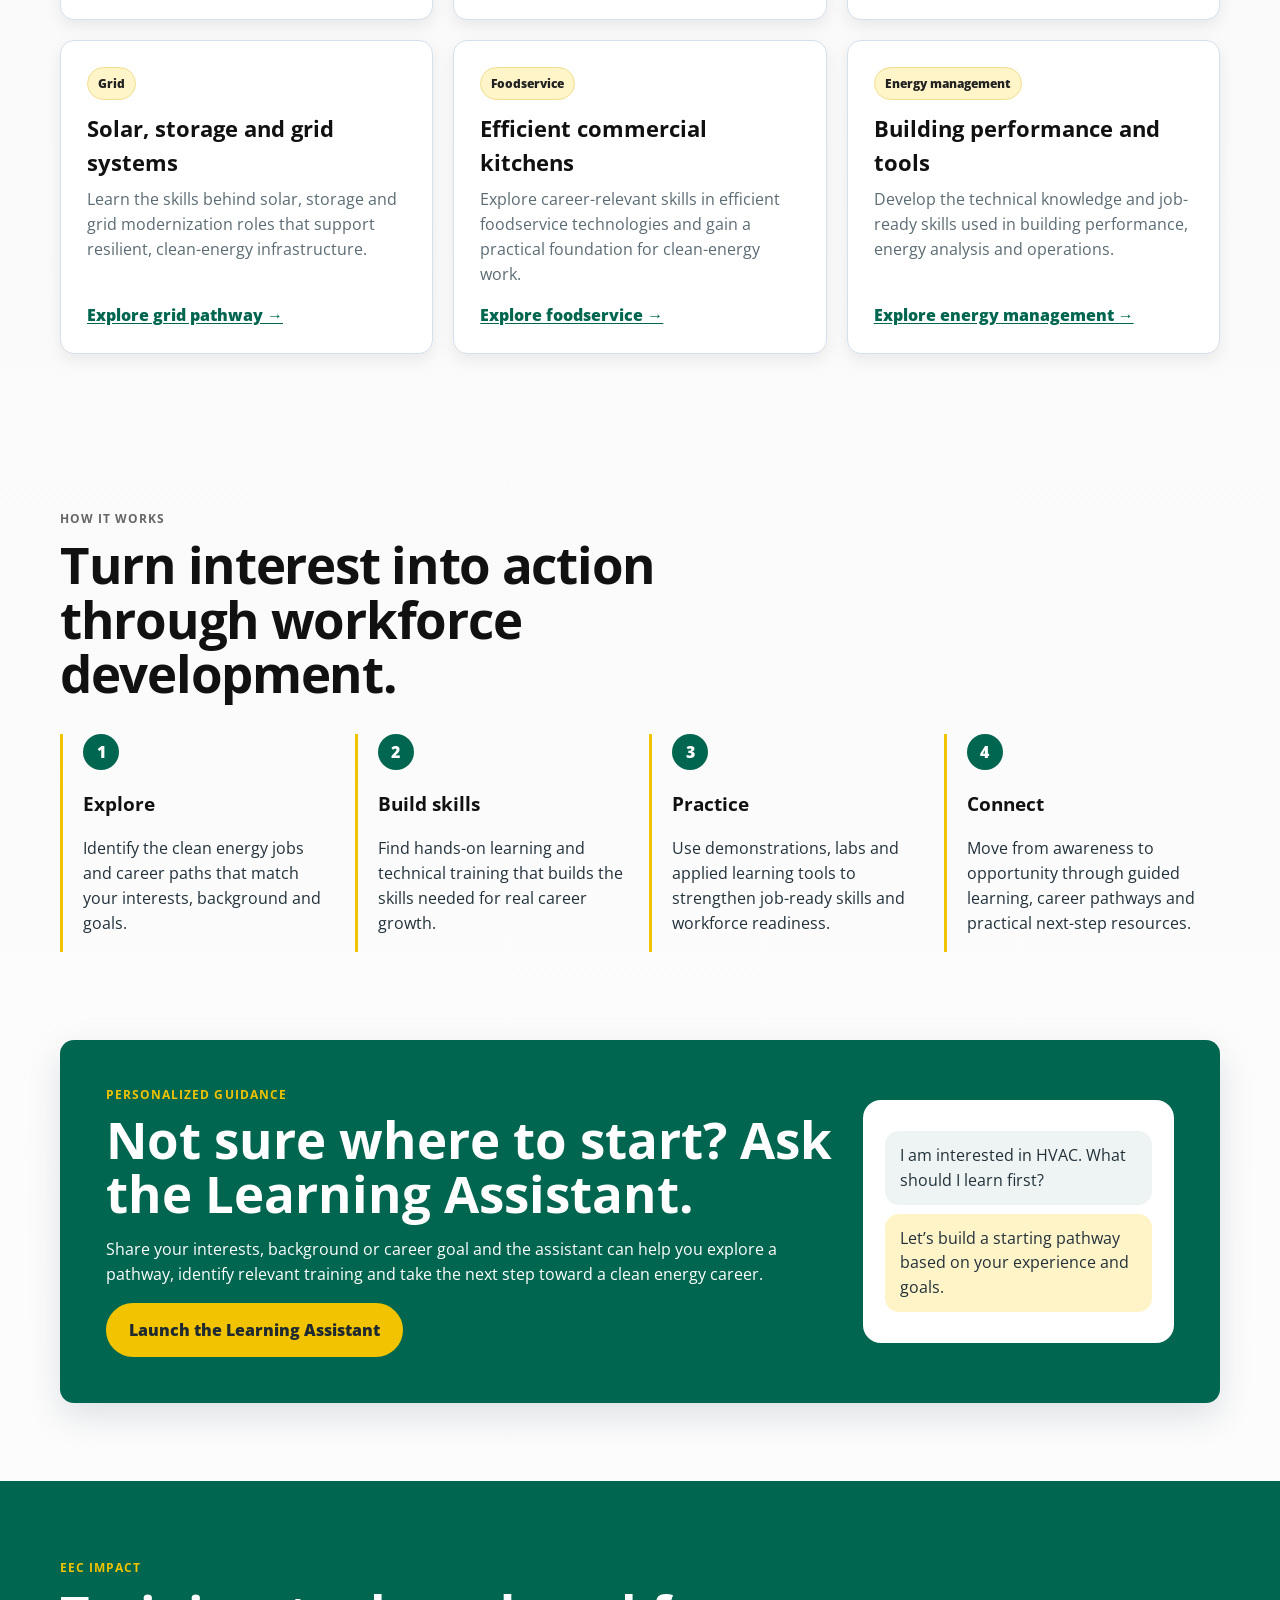
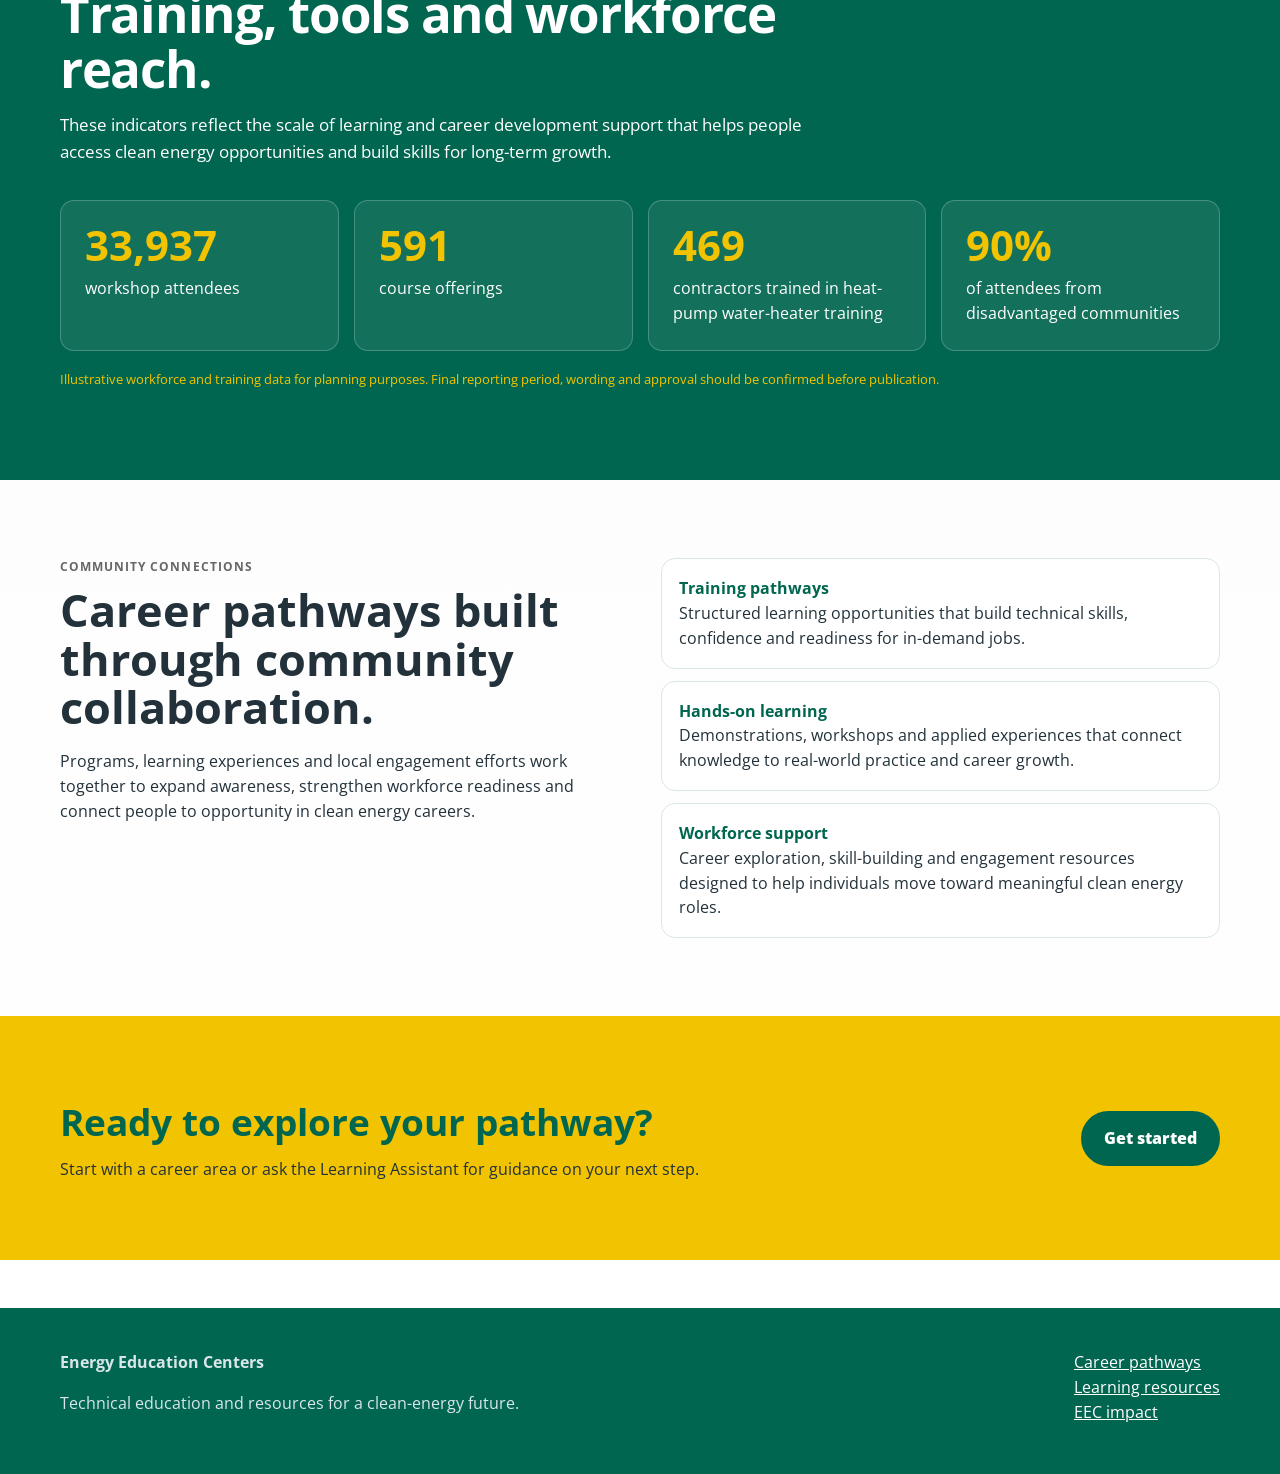
==== commit 872c1524: "Video page updates" ====
--- a/index.html
+++ b/index.html
@@ -23,79 +23,83 @@
 </header>
 <main id="main" class="home-main">
   <section class="home-hero" aria-label="Career pathway guide introduction">
+    <video class="hero-video" autoplay muted loop playsinline aria-hidden="true">
+      <source src="assets/videos/solar.mp4" type="video/mp4" />
+    </video>
+    <div class="hero-overlay" aria-hidden="true"></div>
     <div class="hero-content">
       <p class="hero-tag">ENERGY EDUCATION CENTER</p>
-      <h1>Your path to an energy career starts here.</h1>
-      <p>Explore career options, build practical skills and connect with training and support from the Energy Education Centers and our community partners.</p>
+      <h1>Build skills for clean energy jobs.</h1>
+      <p>Explore clean energy careers, build the skills employers need and discover training pathways that help you move from awareness into workforce readiness.</p>
     </div>
   </section>
 
   <section class="audience" aria-label="Choose your starting point">
     <div class="wrap audience-grid">
-      <article><div class="icon">🧭</div><h3>Job seekers</h3><p>Discover roles, skills and training that can help you take the next step toward an energy career.</p><a class="small-link" href="#pathways">Find your pathway →</a></article>
-      <article><div class="icon">🎓</div><h3>Students and career changers</h3><p>Understand where to begin, what to learn and which hands-on resources can build confidence.</p><a class="small-link" href="#resources">Explore learning tools →</a></article>
-      <article><div class="icon">🤝</div><h3>Community partners</h3><p>Connect people with technical education, career awareness and complementary partner programs.</p><a class="small-link" href="#partners">See partnership opportunities →</a></article>
+      <article><div class="icon">🧭</div><h3>Job seekers</h3><p>Discover clean energy jobs, understand the skills employers need and explore the training paths that can move you forward.</p><a class="small-link" href="#pathways">Find your pathway →</a></article>
+      <article><div class="icon">🎓</div><h3>Students and career changers</h3><p>Learn how to start, transition or advance in the clean energy workforce with practical training and career-focused learning.</p><a class="small-link" href="#resources">Explore learning tools →</a></article>
+      <article><div class="icon">🤝</div><h3>Community partners</h3><p>Support workforce development by connecting people to career awareness, hands-on learning and practical training opportunities.</p><a class="small-link" href="#partners">See partnership opportunities →</a></article>
     </div>
   </section>
 
   <section class="pathways" id="pathways">
     <div class="wrap">
-      <div class="section-head"><div class="eyebrow">Career pathways</div><h2>Choose an area that matches your interests.</h2><p>Each pathway can connect visitors to recommended EEC classes, hands-on resources, partner programs and the Learning Assistant.</p></div>
+      <div class="section-head"><div class="eyebrow">Career pathways</div><h2>Explore the roles driving the clean energy transition.</h2><p>Each pathway highlights a growing career area, the skills it requires and the training opportunities that help prepare you for clean energy jobs and long-term workforce growth.</p></div>
       <div class="cards">
-        <article class="card"><span class="tag">Buildings</span><h3>HVAC and heat pumps</h3><p>Build skills related to efficient heating, cooling, refrigeration and heat-pump technologies.</p><a href="assistant.html?pathway=hvac">Explore HVAC pathway →</a></article>
-        <article class="card"><span class="tag">Electrification</span><h3>Electric technologies</h3><p>Learn how electrification is changing equipment, buildings and the skills needed in the field.</p><a href="assistant.html?pathway=electrification">Explore electrification →</a></article>
-        <article class="card"><span class="tag">Transportation</span><h3>Electric vehicles and charging</h3><p>Explore the fundamentals of EVs, charging infrastructure and related energy careers.</p><a href="assistant.html?pathway=ev">Explore EV pathway →</a></article>
-        <article class="card"><span class="tag">Grid</span><h3>Solar, storage and grid systems</h3><p>Understand technologies that support clean generation, resilience and grid modernization.</p><a href="assistant.html?pathway=grid">Explore grid pathway →</a></article>
-        <article class="card"><span class="tag">Foodservice</span><h3>Efficient commercial kitchens</h3><p>Explore electric foodservice technologies through demonstrations, training and consultations.</p><a href="assistant.html?pathway=foodservice">Explore foodservice →</a></article>
-        <article class="card"><span class="tag">Energy management</span><h3>Building performance and tools</h3><p>Develop practical knowledge for measuring, examining and improving energy performance.</p><a href="assistant.html?pathway=energy-management">Explore energy management →</a></article>
+        <article class="card"><span class="tag">Buildings</span><h3>HVAC and heat pumps</h3><p>Learn the skills used in HVAC and heat-pump jobs, from system basics to efficient installation and service.</p><a href="guided-experience.html">Explore HVAC pathway →</a></article>
+        <article class="card"><span class="tag">Electrification</span><h3>Electric technologies</h3><p>Explore a pathway into electrification careers and build the technical foundation behind modern electric equipment and systems.</p><a href="guided-experience.html">Explore electrification →</a></article>
+        <article class="card"><span class="tag">Transportation</span><h3>Electric vehicles and charging</h3><p>Build the technical foundation for EV and charging roles through hands-on learning and practical career pathways.</p><a href="guided-experience.html">Explore EV pathway →</a></article>
+        <article class="card"><span class="tag">Grid</span><h3>Solar, storage and grid systems</h3><p>Learn the skills behind solar, storage and grid modernization roles that support resilient, clean-energy infrastructure.</p><a href="guided-experience.html">Explore grid pathway →</a></article>
+        <article class="card"><span class="tag">Foodservice</span><h3>Efficient commercial kitchens</h3><p>Explore career-relevant skills in efficient foodservice technologies and gain a practical foundation for clean-energy work.</p><a href="guided-experience.html">Explore foodservice →</a></article>
+        <article class="card"><span class="tag">Energy management</span><h3>Building performance and tools</h3><p>Develop the technical knowledge and job-ready skills used in building performance, energy analysis and operations.</p><a href="guided-experience.html">Explore energy management →</a></article>
       </div>
     </div>
   </section>
 
   <section id="resources">
     <div class="wrap">
-      <div class="section-head"><div class="eyebrow">How it works</div><h2>Turn an interest into an actionable next step.</h2></div>
+      <div class="section-head"><div class="eyebrow">How it works</div><h2>Turn interest into action through workforce development.</h2></div>
       <div class="steps">
-        <div class="step"><h3>Explore</h3><p>Select a career area and learn what work in that field can involve.</p></div>
-        <div class="step"><h3>Build skills</h3><p>Find relevant live, virtual or on-demand EEC learning opportunities.</p></div>
-        <div class="step"><h3>Practice</h3><p>Use demonstrations, labs and eligible tool-lending resources to reinforce learning.</p></div>
-        <div class="step"><h3>Connect</h3><p>Continue through partner training, education and workforce resources.</p></div>
+        <div class="step"><h3>Explore</h3><p>Identify the clean energy jobs and career paths that match your interests, background and goals.</p></div>
+        <div class="step"><h3>Build skills</h3><p>Find hands-on learning and technical training that builds the skills needed for real career growth.</p></div>
+        <div class="step"><h3>Practice</h3><p>Use demonstrations, labs and applied learning tools to strengthen job-ready skills and workforce readiness.</p></div>
+        <div class="step"><h3>Connect</h3><p>Move from awareness to opportunity through guided learning, career pathways and practical next-step resources.</p></div>
       </div>
     </div>
   </section>
 
   <section style="padding-top:10px">
     <div class="wrap assistant-panel">
-      <div><div class="eyebrow">Personalized guidance</div><h2>Not sure where to start? Ask the Learning Assistant.</h2><p>Describe your interests, experience or career goal. The assistant can help you explore a pathway and identify relevant EEC and partner resources.</p><a class="button" href="assistant.html">Launch the Learning Assistant</a></div>
+      <div><div class="eyebrow">Personalized guidance</div><h2>Not sure where to start? Ask the Learning Assistant.</h2><p>Share your interests, background or career goal and the assistant can help you explore a pathway, identify relevant training and take the next step toward a clean energy career.</p><a class="button" href="assistant.html">Launch the Learning Assistant</a></div>
       <div class="assistant-demo" aria-label="Example assistant conversation"><div class="bubble">I am interested in HVAC. What should I learn first?</div><div class="bubble answer">Let’s build a starting pathway based on your experience and goals.</div></div>
     </div>
   </section>
 
   <section class="stats" id="impact">
     <div class="wrap">
-      <div class="section-head"><div class="eyebrow">EEC impact</div><h2>Training, tools and community reach.</h2><p>A small set of proof points can reinforce the scale of EEC offerings without overpowering the job-seeker journey.</p></div>
+      <div class="section-head"><div class="eyebrow">EEC impact</div><h2>Training, tools and workforce reach.</h2><p>These indicators reflect the scale of learning and career development support that helps people access clean energy opportunities and build skills for long-term growth.</p></div>
       <div class="stats-grid">
         <div class="stat"><strong>33,937</strong><span>workshop attendees</span></div>
         <div class="stat"><strong>591</strong><span>course offerings</span></div>
         <div class="stat"><strong>469</strong><span>contractors trained in heat-pump water-heater training</span></div>
         <div class="stat"><strong>90%</strong><span>of attendees from disadvantaged communities</span></div>
       </div>
-      <p class="stats-note">Prototype content based on the provided 2026 EEC statistics PDF. Confirm reporting period, final wording and publication approval before release.</p>
+      <p class="stats-note">Illustrative workforce and training data for planning purposes. Final reporting period, wording and approval should be confirmed before publication.</p>
     </div>
   </section>
 
   <section id="partners">
     <div class="wrap partners">
-      <div><div class="eyebrow">Community connections</div><h2 style="font-size:2.8rem;line-height:1.08;color:var(--navy);margin:10px 0 18px">EEC resources plus partner pathways.</h2><p>This page should distinguish between resources offered directly by the Energy Education Centers and complementary opportunities offered or sponsored through community, education and industry partners.</p></div>
+      <div><div class="eyebrow">Community connections</div><h2 style="font-size:2.8rem;line-height:1.08;color:var(--navy);margin:10px 0 18px">Career pathways built through community collaboration.</h2><p>Programs, learning experiences and local engagement efforts work together to expand awareness, strengthen workforce readiness and connect people to opportunity in clean energy careers.</p></div>
       <div class="partner-list">
-        <div class="partner"><strong>EEC training</strong><br>Classes, workshops, demonstrations and technical learning.</div>
-        <div class="partner"><strong>Hands-on EEC resources</strong><br>Labs, technology demonstrations and eligible lending resources.</div>
-        <div class="partner"><strong>Partner programs</strong><br>Career preparation, technical education and workforce support delivered by participating organizations.</div>
+        <div class="partner"><strong>Training pathways</strong><br>Structured learning opportunities that build technical skills, confidence and readiness for in-demand jobs.</div>
+        <div class="partner"><strong>Hands-on learning</strong><br>Demonstrations, workshops and applied experiences that connect knowledge to real-world practice and career growth.</div>
+        <div class="partner"><strong>Workforce support</strong><br>Career exploration, skill-building and engagement resources designed to help individuals move toward meaningful clean energy roles.</div>
       </div>
     </div>
   </section>
 
-  <section class="cta"><div class="wrap"><div><h2>Ready to explore your pathway?</h2><p>Start with a career area or ask the Learning Assistant for guidance.</p></div><a class="button" href="assistant.html">Get started</a></div></section>
+  <section class="cta"><div class="wrap"><div><h2>Ready to explore your pathway?</h2><p>Start with a career area or ask the Learning Assistant for guidance on your next step.</p></div><a class="button" href="assistant.html">Get started</a></div></section>
 </main>
 <footer><div class="wrap footer-grid"><div><strong>Energy Education Centers</strong><p>Technical education and resources for a clean-energy future.</p></div><div><a href="#pathways">Career pathways</a><br><a href="#resources">Learning resources</a><br><a href="#impact">EEC impact</a></div></div></footer>
 </body>
--- a/styles.css
+++ b/styles.css
@@ -788,17 +788,35 @@
     align-items: center;
     position: relative;
     overflow: hidden;
+    border-radius: 0;
+    margin: 0;
+    width: 100%;
+    box-shadow: none;
+}
+
+.home-page .hero-video,
+.home-page .hero-overlay {
+    position: absolute;
+    inset: 0;
+    width: 100%;
+    height: 100%;
+}
+
+.home-page .hero-video {
+    object-fit: cover;
+    object-position: center center;
+    display: block;
+    border-radius: 0;
+    filter: saturate(1.1) contrast(1.05);
+}
+
+.home-page .hero-overlay {
+    background: linear-gradient(90deg, rgba(8, 20, 16, 0.70) 0%, rgba(8, 20, 16, 0.45) 38%, rgba(8, 20, 16, 0.18) 100%);
+    z-index: 0;
 }
 
 .home-page .home-hero::after {
-    content: "";
-    position: absolute;
-    width: 420px;
-    height: 420px;
-    border: 42px solid rgba(242, 195, 0, 0.18);
-    border-radius: 50%;
-    right: -150px;
-    bottom: -240px;
+    content: none;
 }
 
 .home-page .home-hero .hero-content {
@@ -818,20 +836,32 @@
     font-weight: 700;
 }
 
+.home-page .home-hero .hero-tag {
+    color: rgba(255, 255, 255, 0.78);
+}
+
+.home-page .assistant-panel .eyebrow,
+.home-page .stats .eyebrow,
+.home-page .stats-note {
+    color: var(--sce-gold);
+}
+
 .home-page .home-hero h1 {
     margin: 0.45rem 0 0.75rem;
-    color: #111111;
+    color: #ffffff;
     font-size: clamp(2.25rem, 5vw, 4rem);
     line-height: 1.08;
     letter-spacing: -0.01em;
     max-width: 760px;
+    text-shadow: 0 4px 16px rgba(0, 0, 0, 0.18);
 }
 
 .home-page .home-hero p {
     margin: 0;
     max-width: 650px;
-    color: #2a2a2a;
+    color: rgba(255, 255, 255, 0.92);
     font-size: clamp(1rem, 1.5vw, 1.2rem);
+    text-shadow: 0 3px 12px rgba(0, 0, 0, 0.18);
 }
 
 .home-page .home-main {
@@ -1060,7 +1090,7 @@
 
 .home-page .stats-note {
     font-size: 0.82rem;
-    color: #c9d8dd;
+    color: var(--sce-gold);
     margin-top: 18px;
 }
 
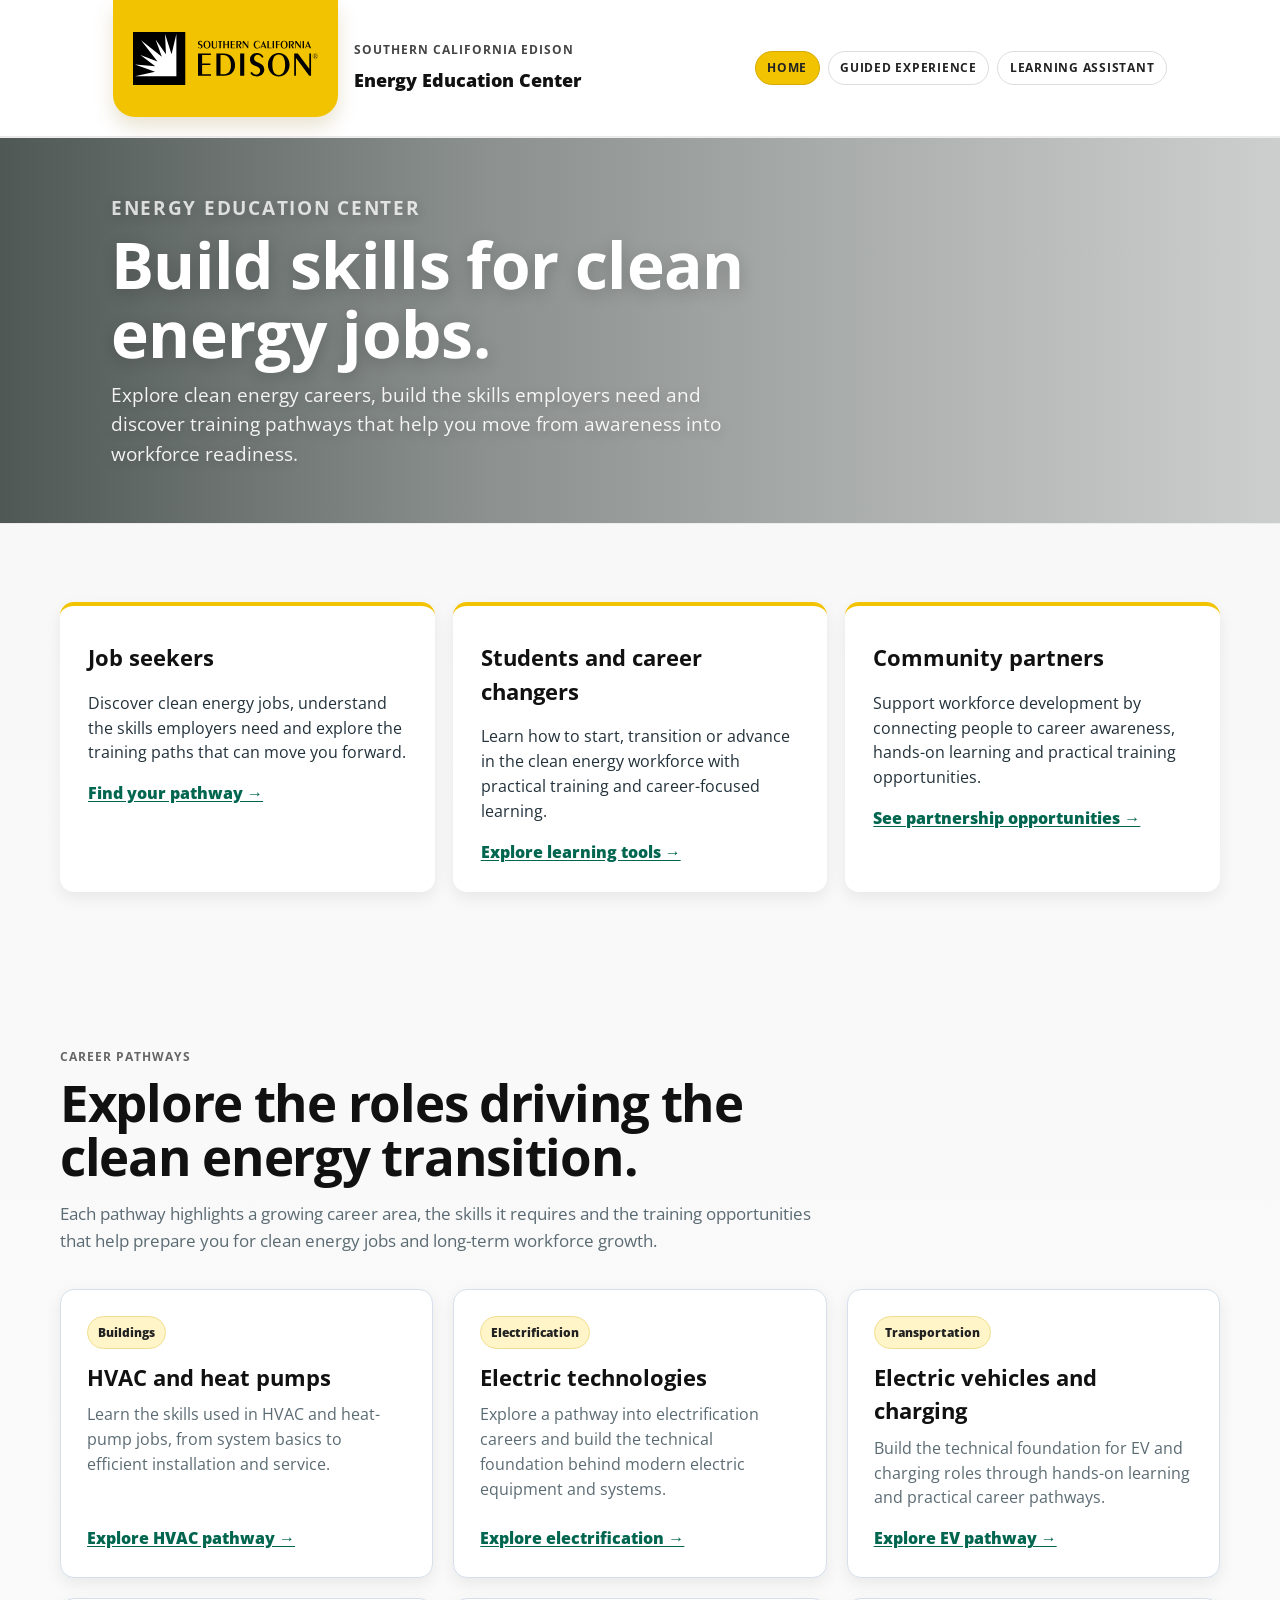
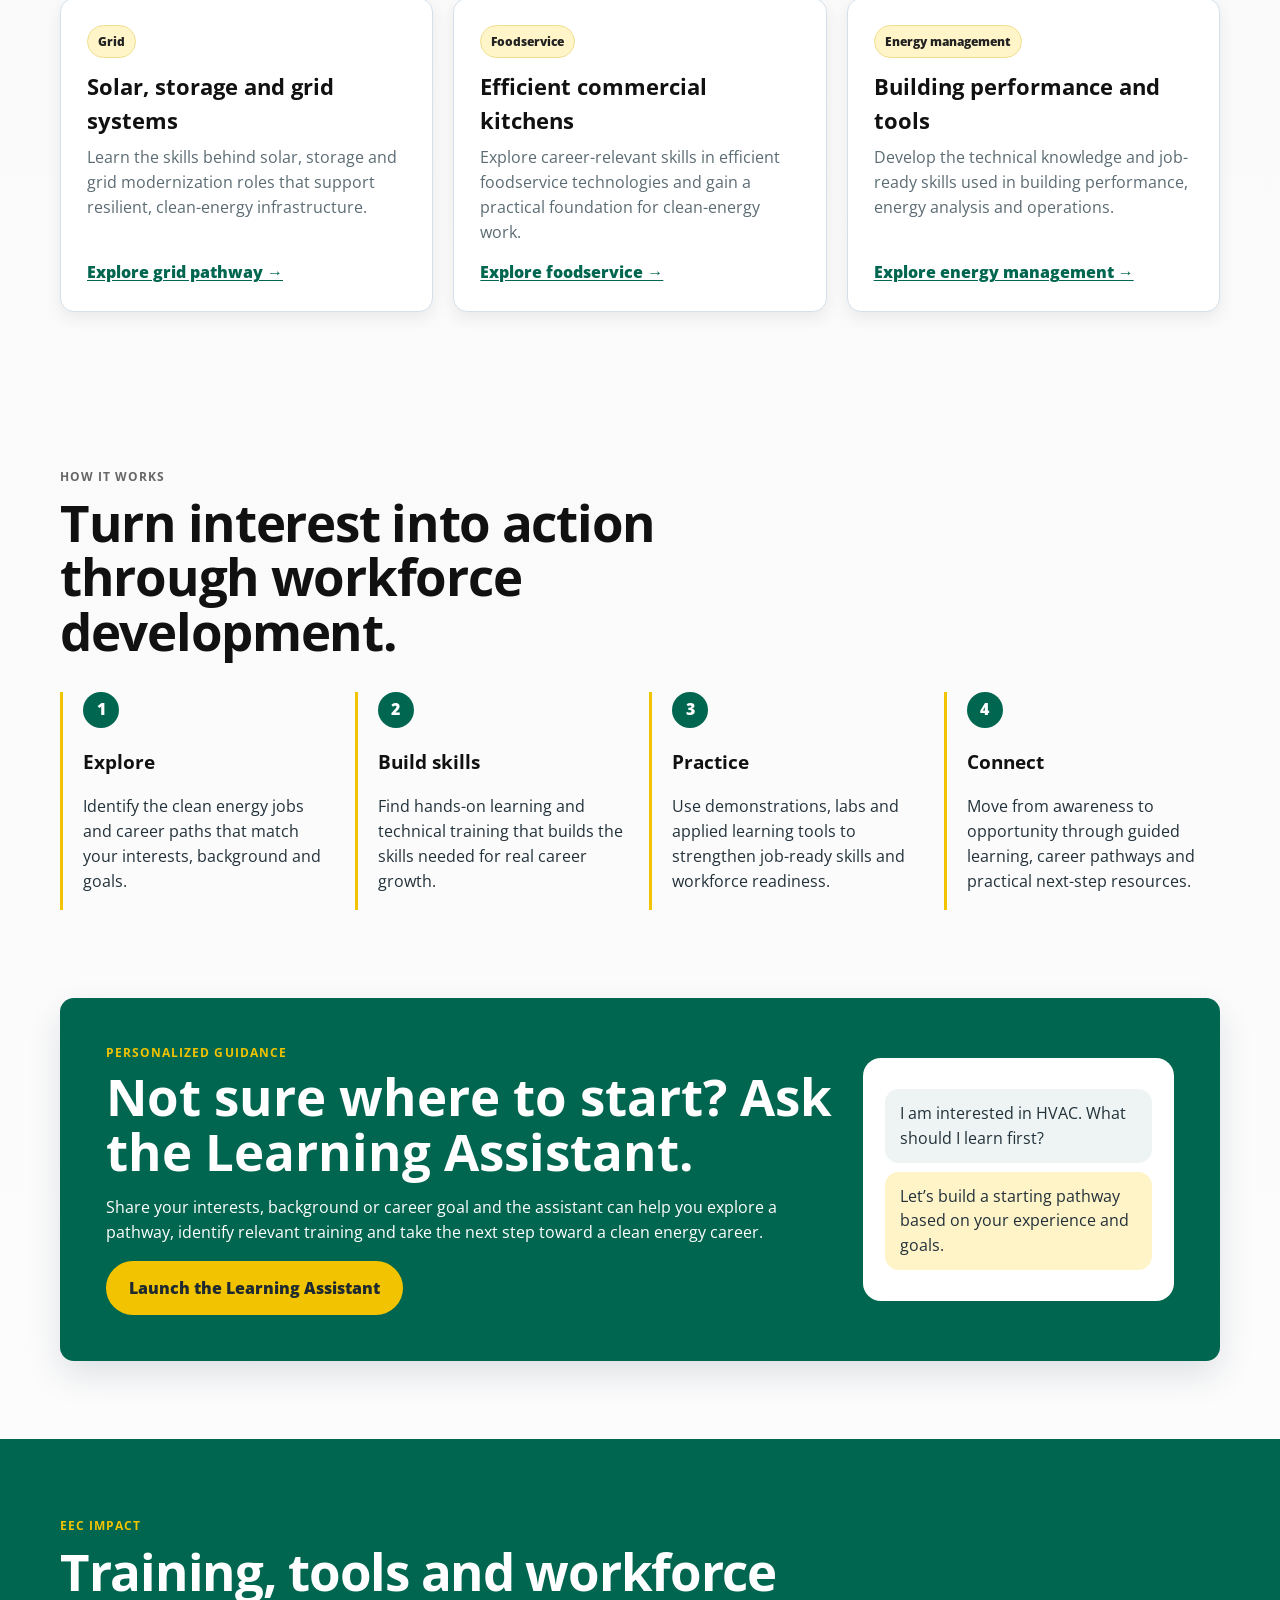
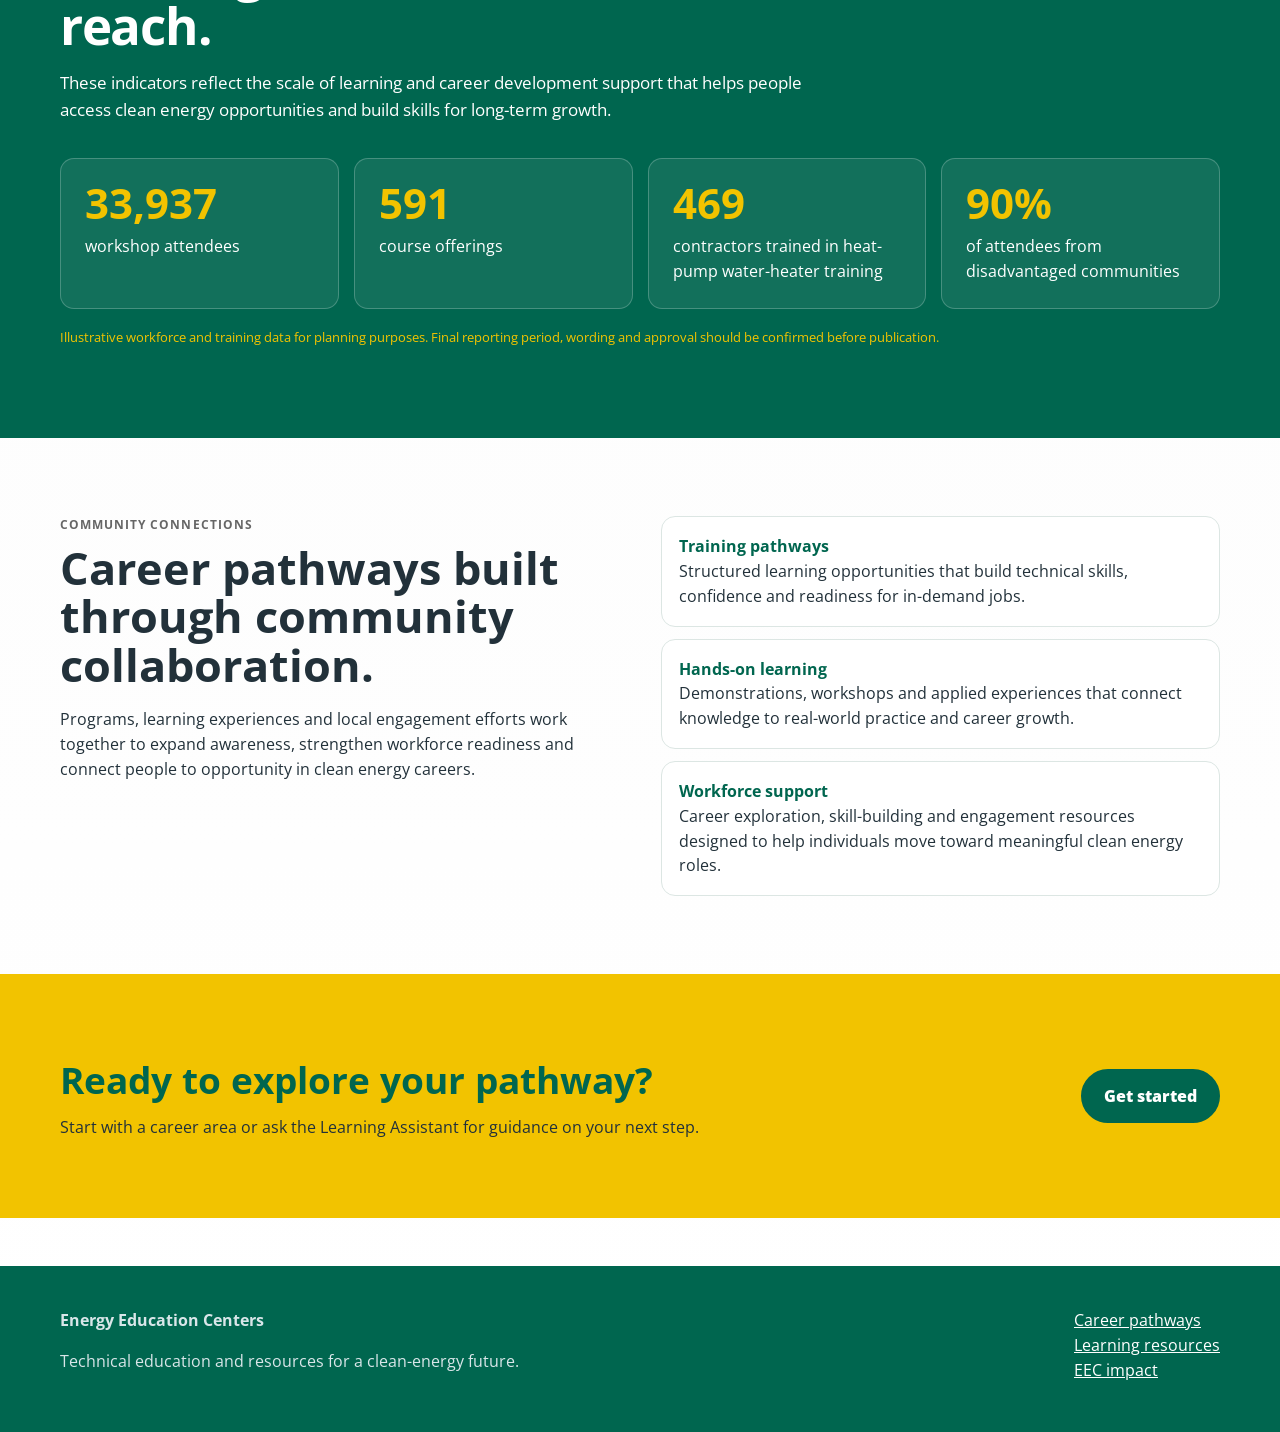
==== commit 2b0d38d0: "Remove emoji" ====
--- a/index.html
+++ b/index.html
@@ -36,9 +36,9 @@
 
   <section class="audience" aria-label="Choose your starting point">
     <div class="wrap audience-grid">
-      <article><div class="icon">🧭</div><h3>Job seekers</h3><p>Discover clean energy jobs, understand the skills employers need and explore the training paths that can move you forward.</p><a class="small-link" href="#pathways">Find your pathway →</a></article>
-      <article><div class="icon">🎓</div><h3>Students and career changers</h3><p>Learn how to start, transition or advance in the clean energy workforce with practical training and career-focused learning.</p><a class="small-link" href="#resources">Explore learning tools →</a></article>
-      <article><div class="icon">🤝</div><h3>Community partners</h3><p>Support workforce development by connecting people to career awareness, hands-on learning and practical training opportunities.</p><a class="small-link" href="#partners">See partnership opportunities →</a></article>
+      <article><h3>Job seekers</h3><p>Discover clean energy jobs, understand the skills employers need and explore the training paths that can move you forward.</p><a class="small-link" href="#pathways">Find your pathway →</a></article>
+      <article><h3>Students and career changers</h3><p>Learn how to start, transition or advance in the clean energy workforce with practical training and career-focused learning.</p><a class="small-link" href="#resources">Explore learning tools →</a></article>
+      <article><h3>Community partners</h3><p>Support workforce development by connecting people to career awareness, hands-on learning and practical training opportunities.</p><a class="small-link" href="#partners">See partnership opportunities →</a></article>
     </div>
   </section>
 
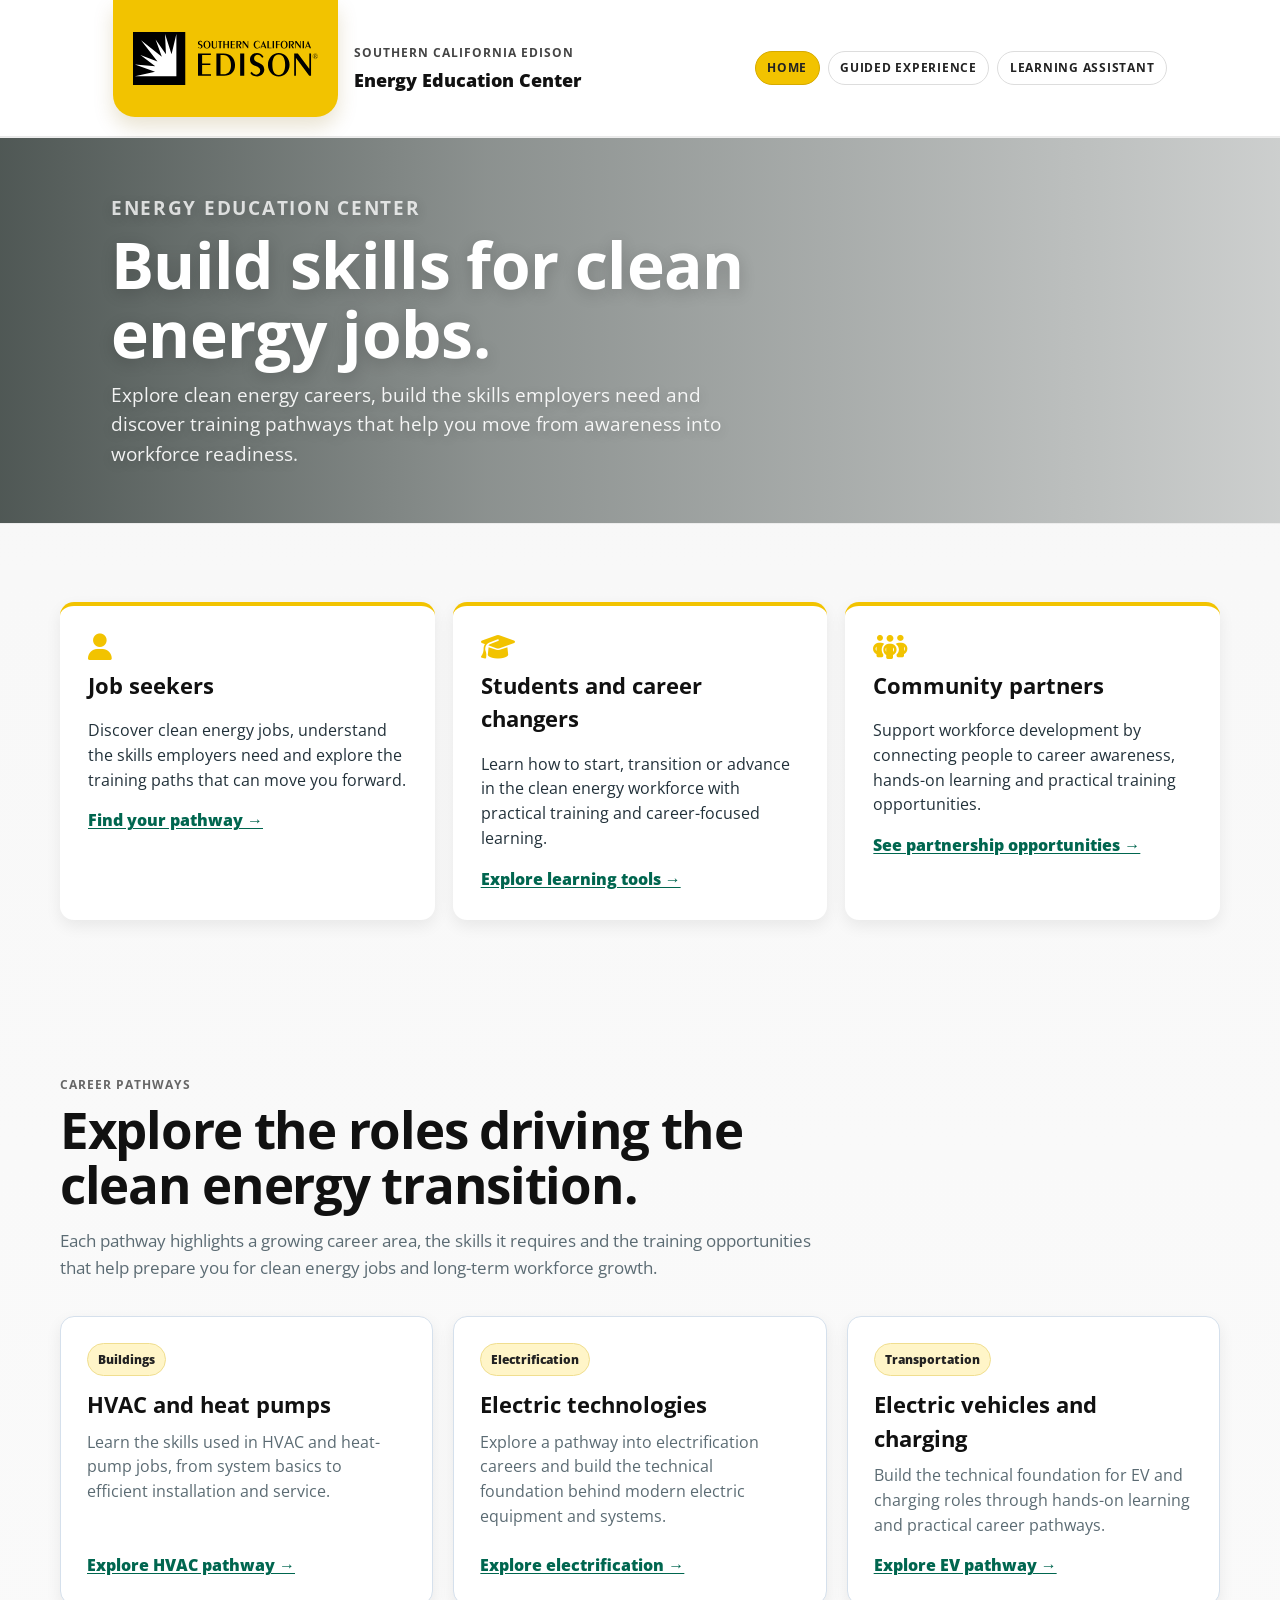
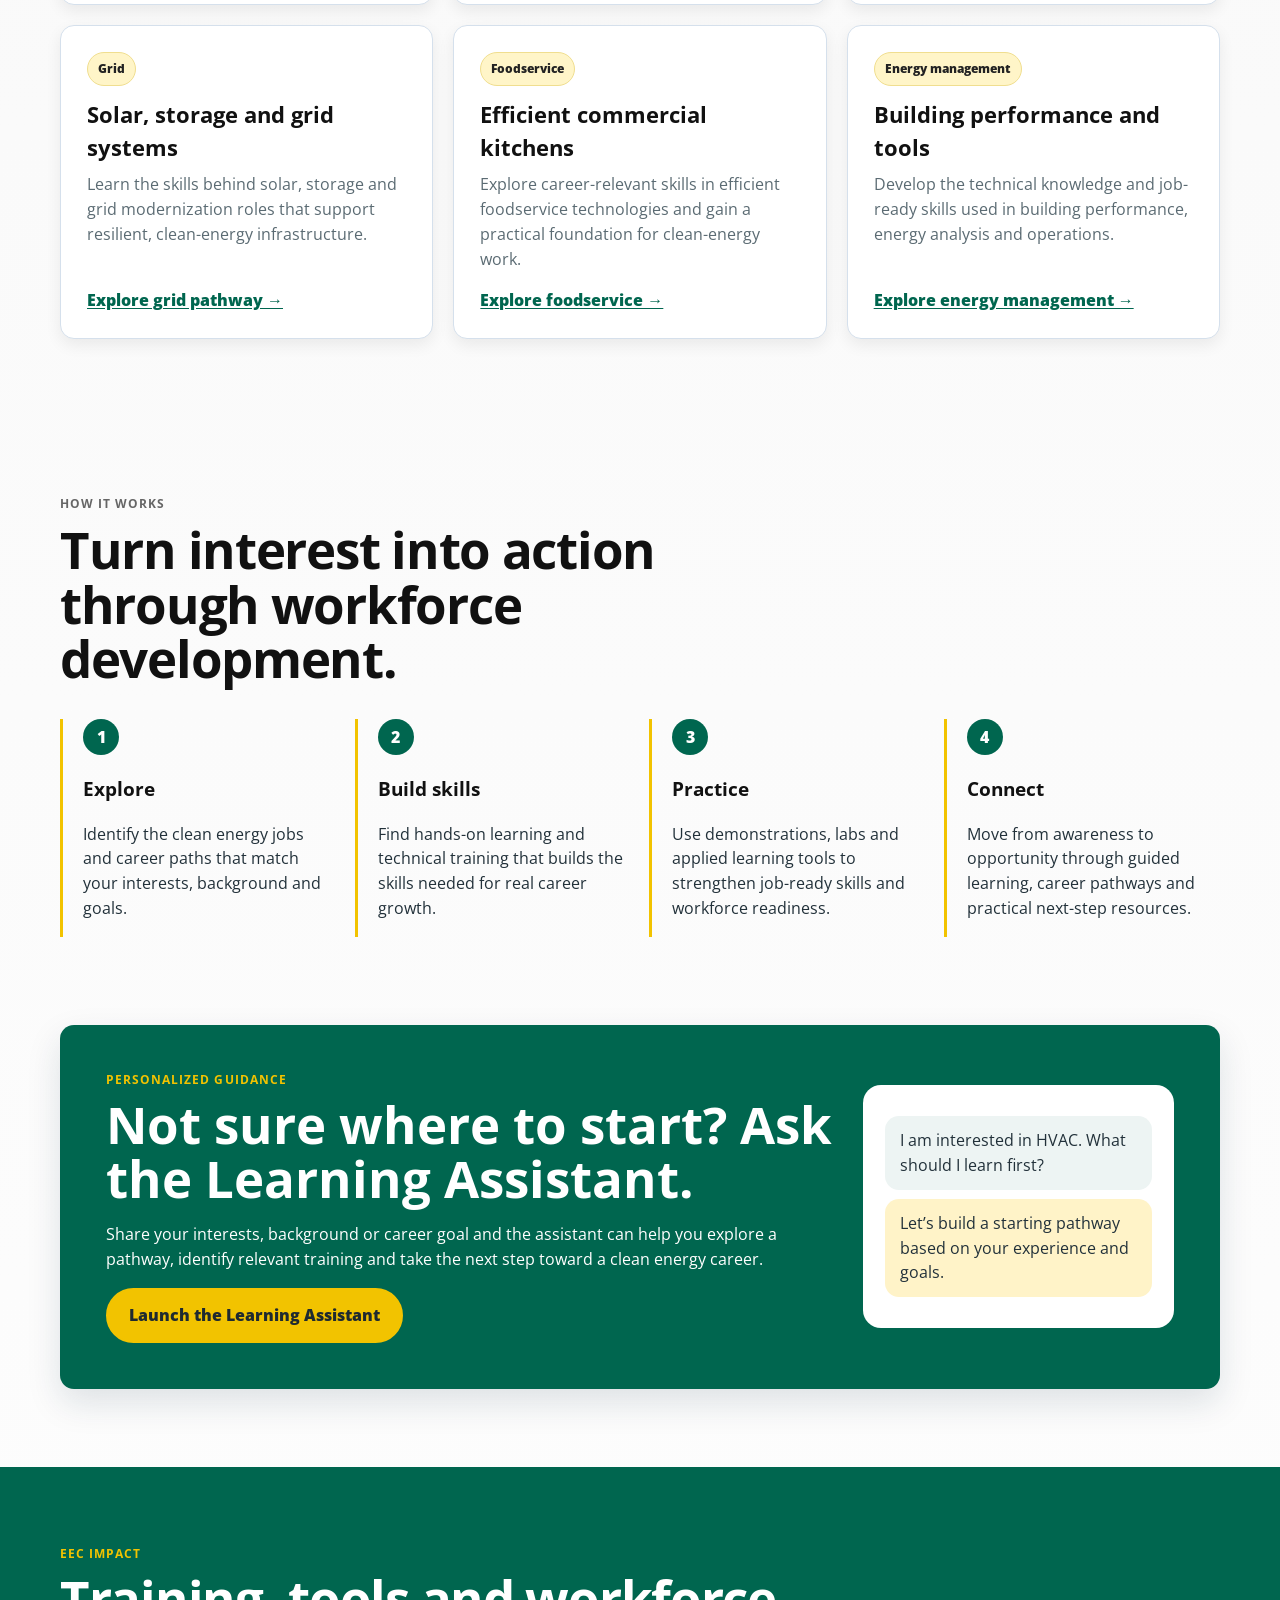
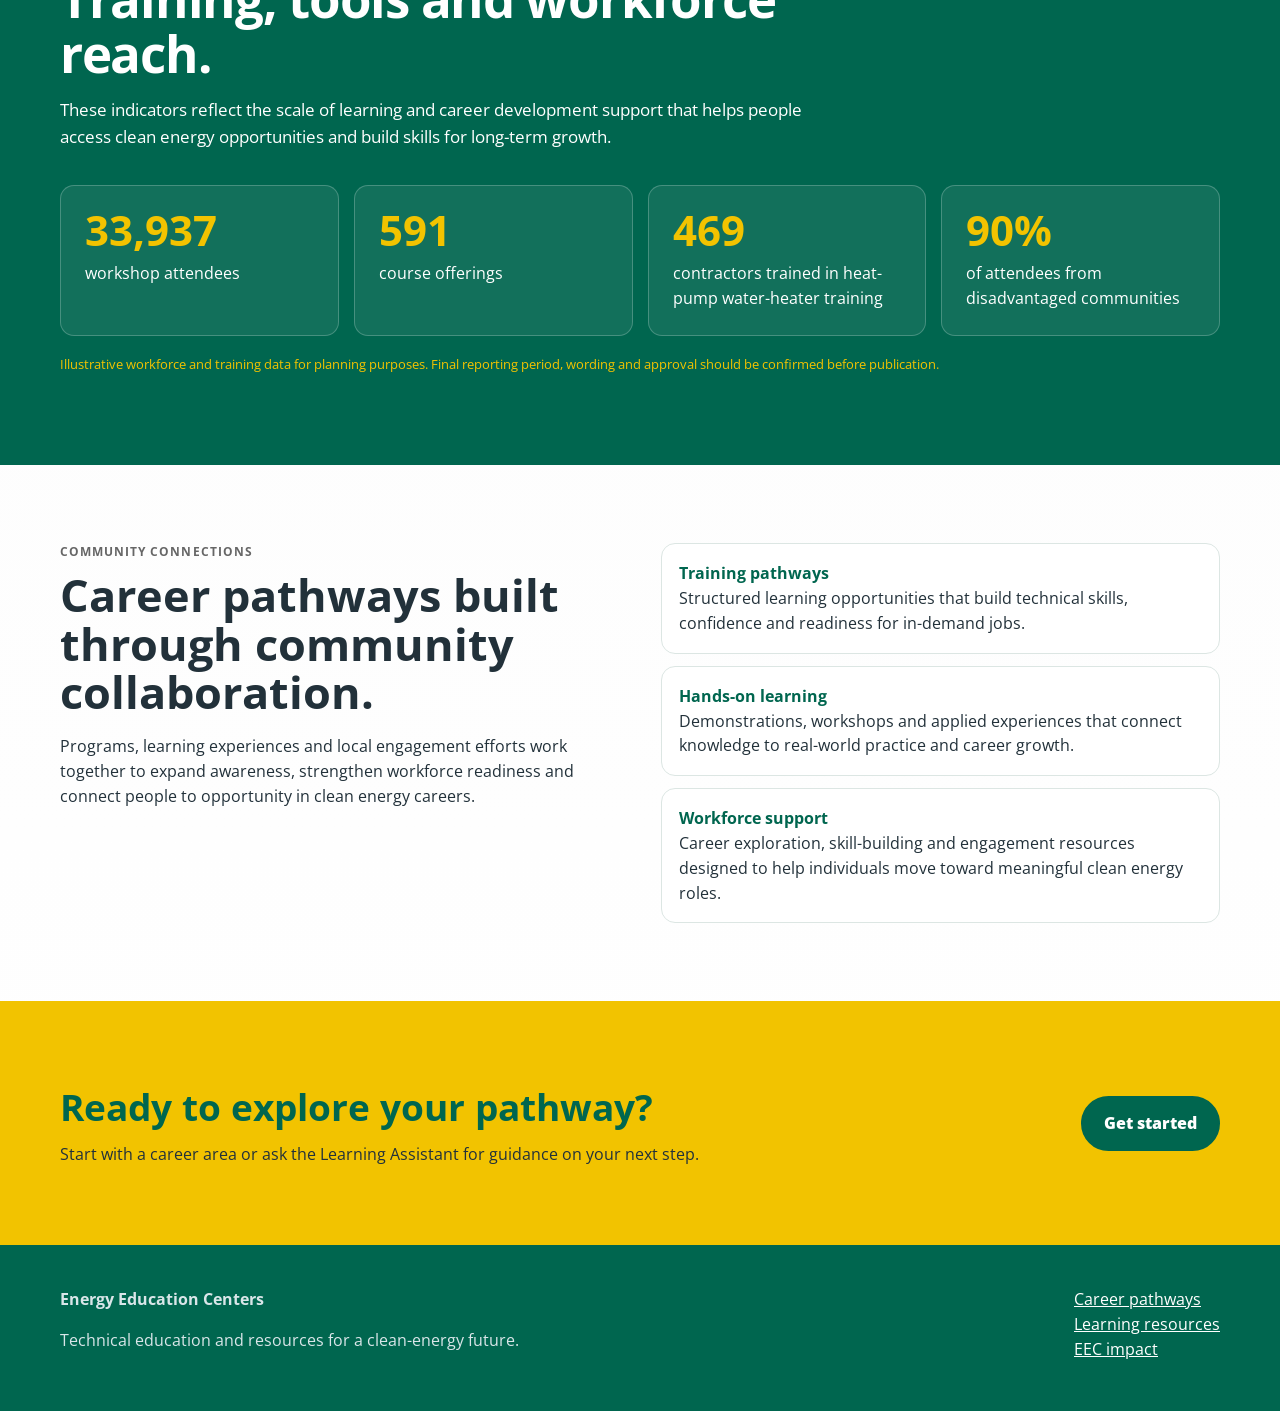
==== commit 1d58c130: "added new icons" ====
--- a/index.html
+++ b/index.html
@@ -8,6 +8,7 @@
   <link rel="preconnect" href="https://fonts.googleapis.com">
   <link rel="preconnect" href="https://fonts.gstatic.com" crossorigin>
   <link href="https://fonts.googleapis.com/css2?family=Open+Sans:wght@400;600;700;800&display=swap" rel="stylesheet">
+  <link rel="stylesheet" href="https://cdnjs.cloudflare.com/ajax/libs/font-awesome/6.5.2/css/all.min.css" crossorigin="anonymous" referrerpolicy="no-referrer">
   <link rel="stylesheet" href="styles.css?v=2">
 </head>
 <body class="home-page">
@@ -36,9 +37,9 @@
 
   <section class="audience" aria-label="Choose your starting point">
     <div class="wrap audience-grid">
-      <article><h3>Job seekers</h3><p>Discover clean energy jobs, understand the skills employers need and explore the training paths that can move you forward.</p><a class="small-link" href="#pathways">Find your pathway →</a></article>
-      <article><h3>Students and career changers</h3><p>Learn how to start, transition or advance in the clean energy workforce with practical training and career-focused learning.</p><a class="small-link" href="#resources">Explore learning tools →</a></article>
-      <article><h3>Community partners</h3><p>Support workforce development by connecting people to career awareness, hands-on learning and practical training opportunities.</p><a class="small-link" href="#partners">See partnership opportunities →</a></article>
+      <article><div class="icon"><i class="fa-solid fa-user" aria-hidden="true"></i></div><h3>Job seekers</h3><p>Discover clean energy jobs, understand the skills employers need and explore the training paths that can move you forward.</p><a class="small-link" href="#pathways">Find your pathway →</a></article>
+      <article><div class="icon"><i class="fa-solid fa-graduation-cap" aria-hidden="true"></i></div><h3>Students and career changers</h3><p>Learn how to start, transition or advance in the clean energy workforce with practical training and career-focused learning.</p><a class="small-link" href="#resources">Explore learning tools →</a></article>
+      <article><div class="icon"><i class="fa-solid fa-people-group" aria-hidden="true"></i></div><h3>Community partners</h3><p>Support workforce development by connecting people to career awareness, hands-on learning and practical training opportunities.</p><a class="small-link" href="#partners">See partnership opportunities →</a></article>
     </div>
   </section>
 
--- a/styles.css
+++ b/styles.css
@@ -716,6 +716,7 @@
     flex-direction: column;
     justify-content: center;
     gap: 0.22rem;
+    line-height: normal;
 }
 
 .home-page .kicker {
@@ -868,7 +869,7 @@
     width: 100%;
     max-width: none;
     margin: 0;
-    padding: 0 0 3rem;
+    padding: 0;
 }
 
 .home-page .home-main > section {
@@ -941,7 +942,17 @@
 }
 
 .home-page .icon {
+    display: flex;
+    align-items: center;
+    justify-content: flex-start;
     font-size: 1.7rem;
+    color: var(--sce-gold);
+    margin-bottom: 0.35rem;
+}
+
+.home-page .icon i {
+    display: inline-block;
+    line-height: 1;
 }
 
 .home-page .small-link,
@@ -1149,6 +1160,7 @@
     background: var(--sce-blue);
     color: #d9e6e9;
     padding: 42px 0;
+    margin-top: 0;
 }
 
 .home-page .footer-grid {
@@ -1205,14 +1217,43 @@
     }
 
     .home-page .assistant-nav {
-        flex-wrap: wrap;
-        justify-content: flex-start;
+        display: grid;
+        grid-template-columns: repeat(3, minmax(0, 1fr));
         gap: 0.4rem;
         font-size: 0.67rem;
     }
 
     .home-page .assistant-nav a {
-        padding: 0.34rem 0.58rem;
+        display: inline-flex;
+        align-items: center;
+        justify-content: center;
+        text-align: center;
+        width: 100%;
+        min-height: 2.8rem;
+        padding: 0.34rem 0.45rem;
+        line-height: 1.15;
+        white-space: normal;
+    }
+}
+
+@media (max-width: 600px) {
+    .assistant-nav {
+        display: grid;
+        grid-template-columns: repeat(3, minmax(0, 1fr));
+        gap: 0.4rem;
+        font-size: 0.67rem;
+    }
+
+    .assistant-nav a {
+        display: inline-flex;
+        align-items: center;
+        justify-content: center;
+        text-align: center;
+        width: 100%;
+        min-height: 2.8rem;
+        padding: 0.34rem 0.45rem;
+        line-height: 1.15;
+        white-space: normal;
     }
 
     .home-page .home-hero .hero-content {
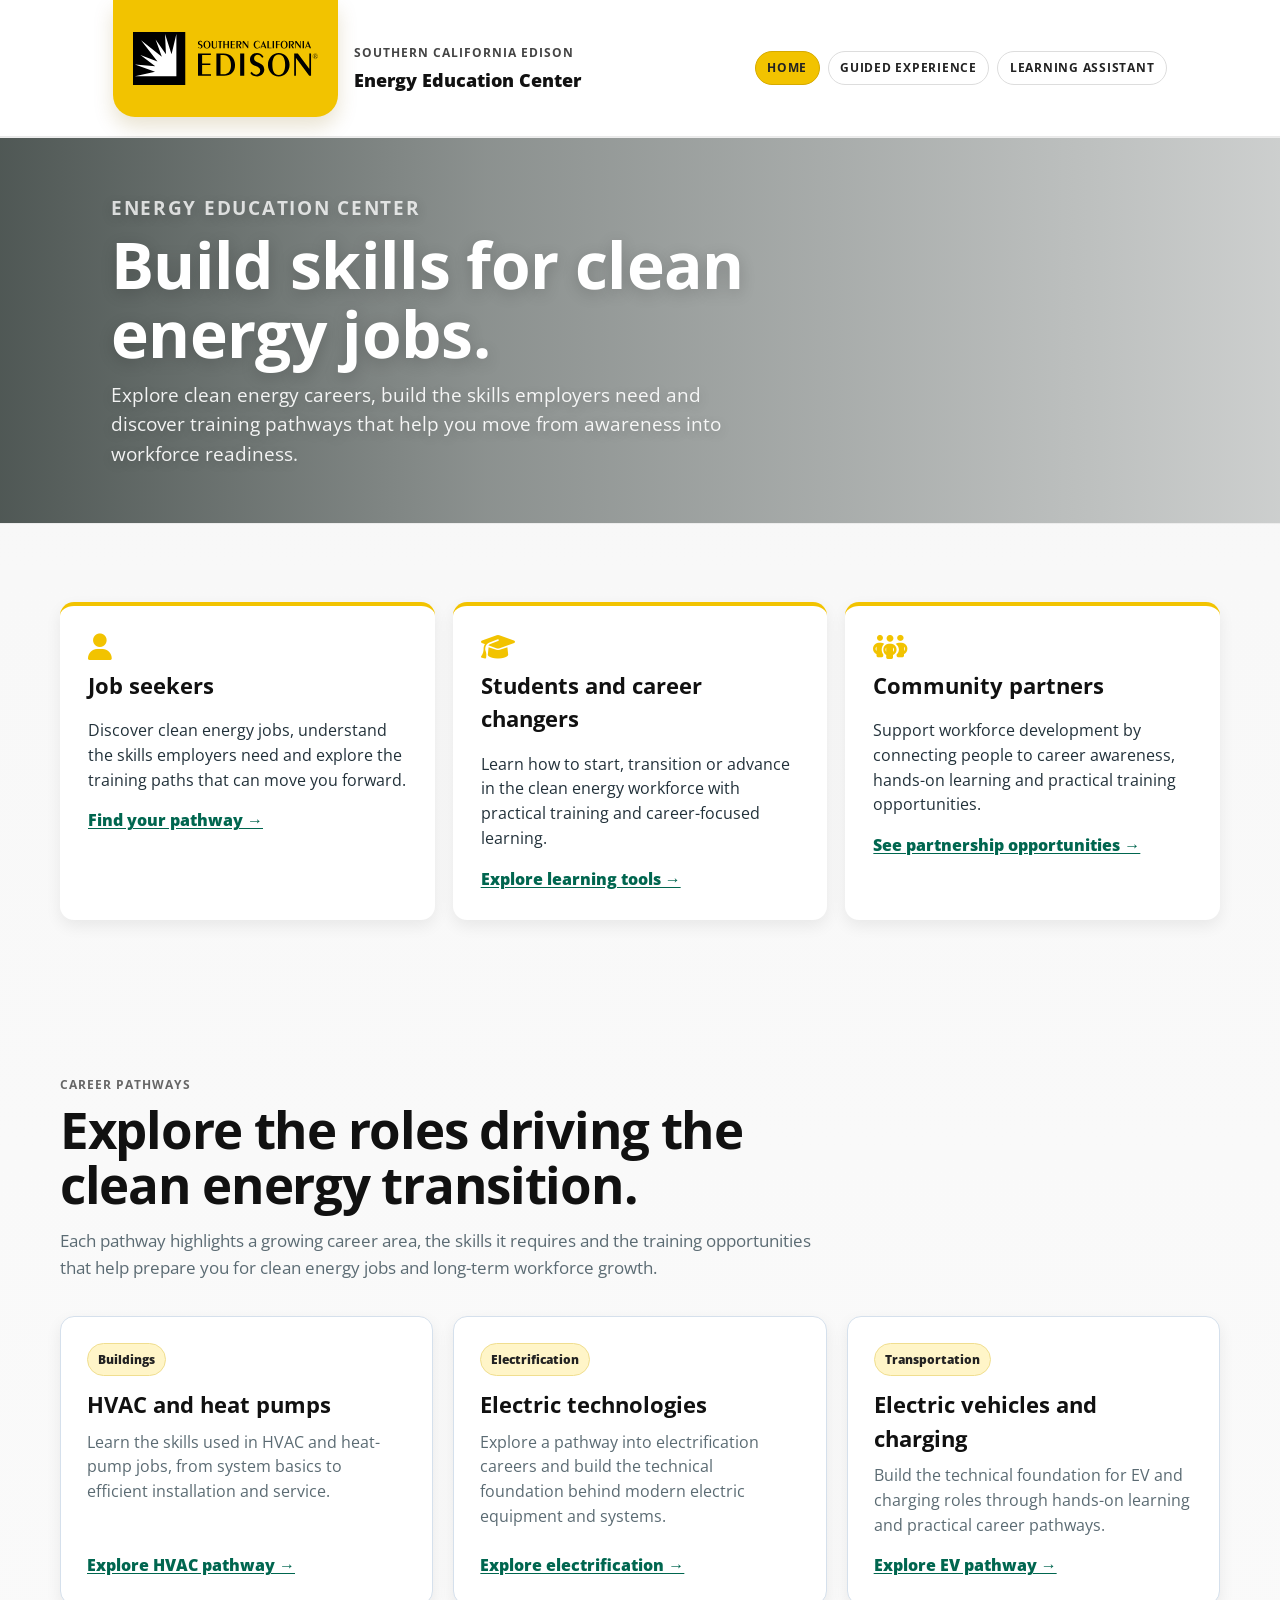
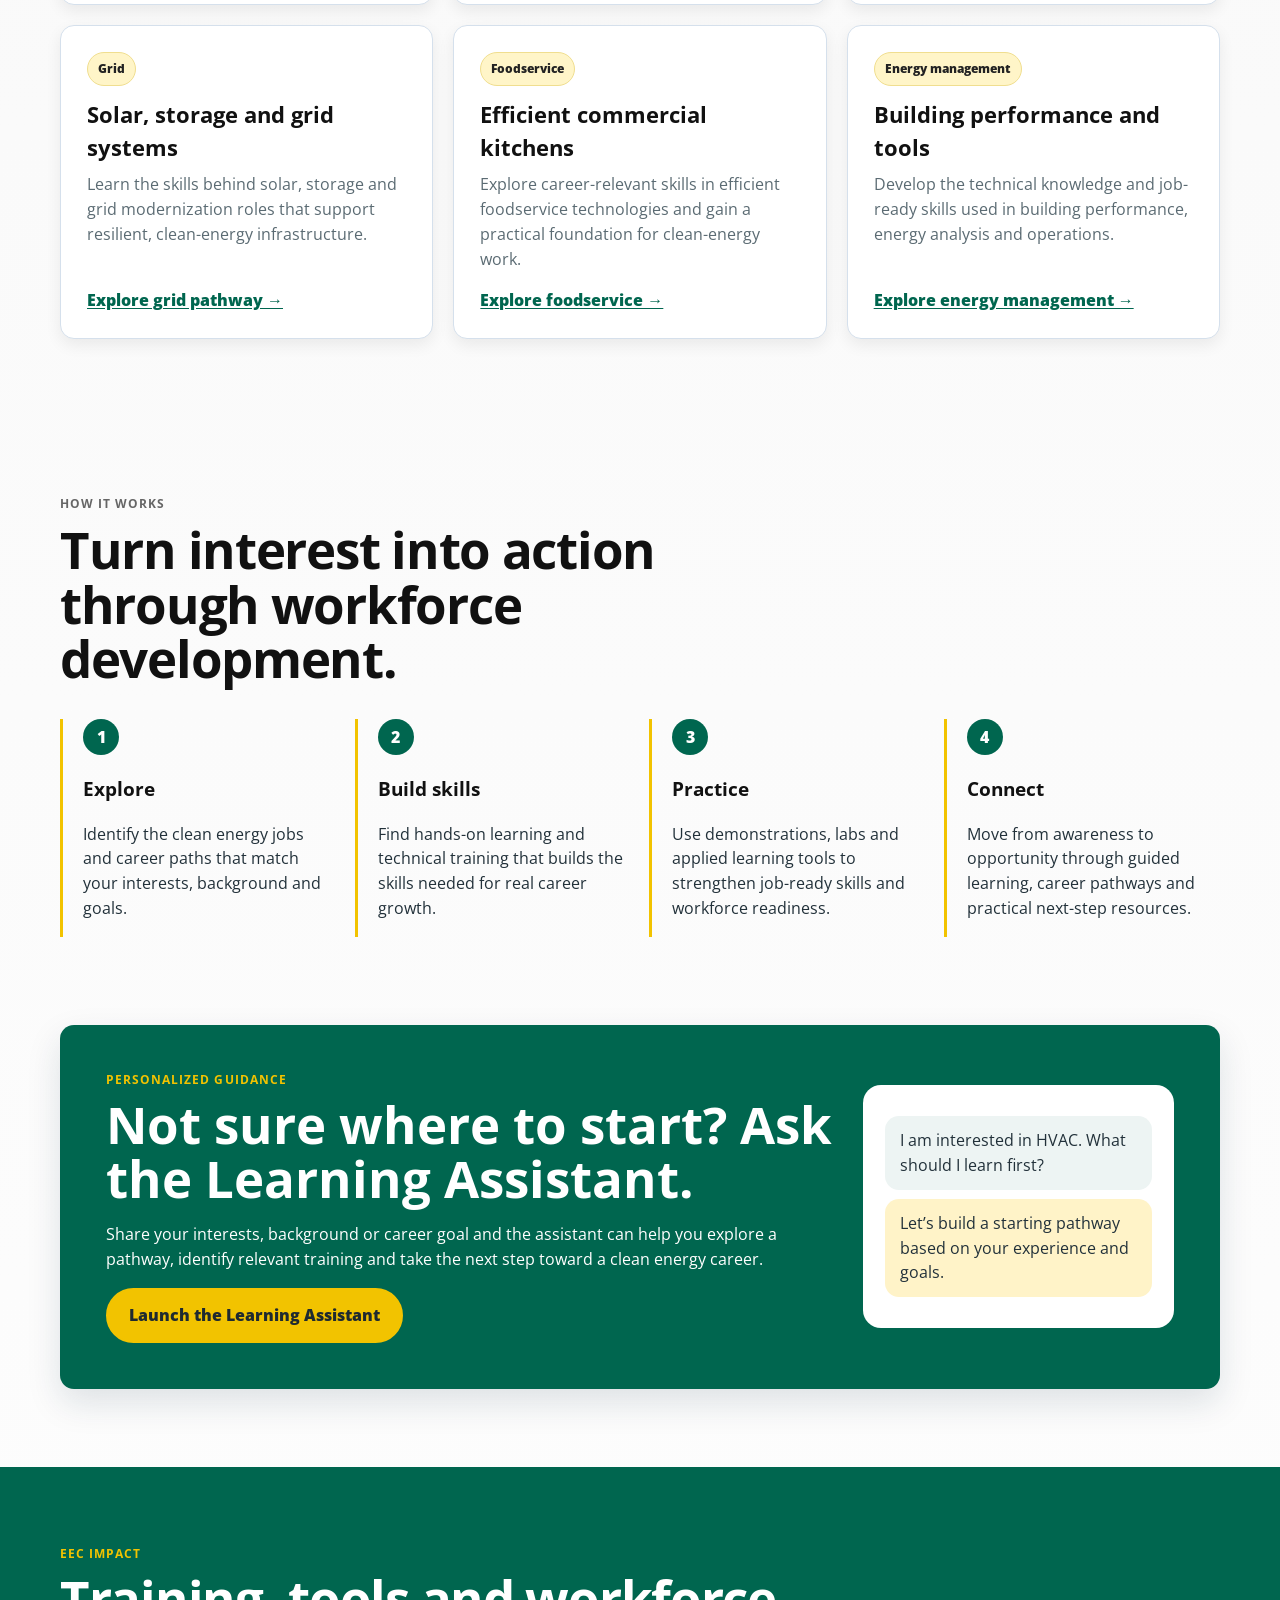
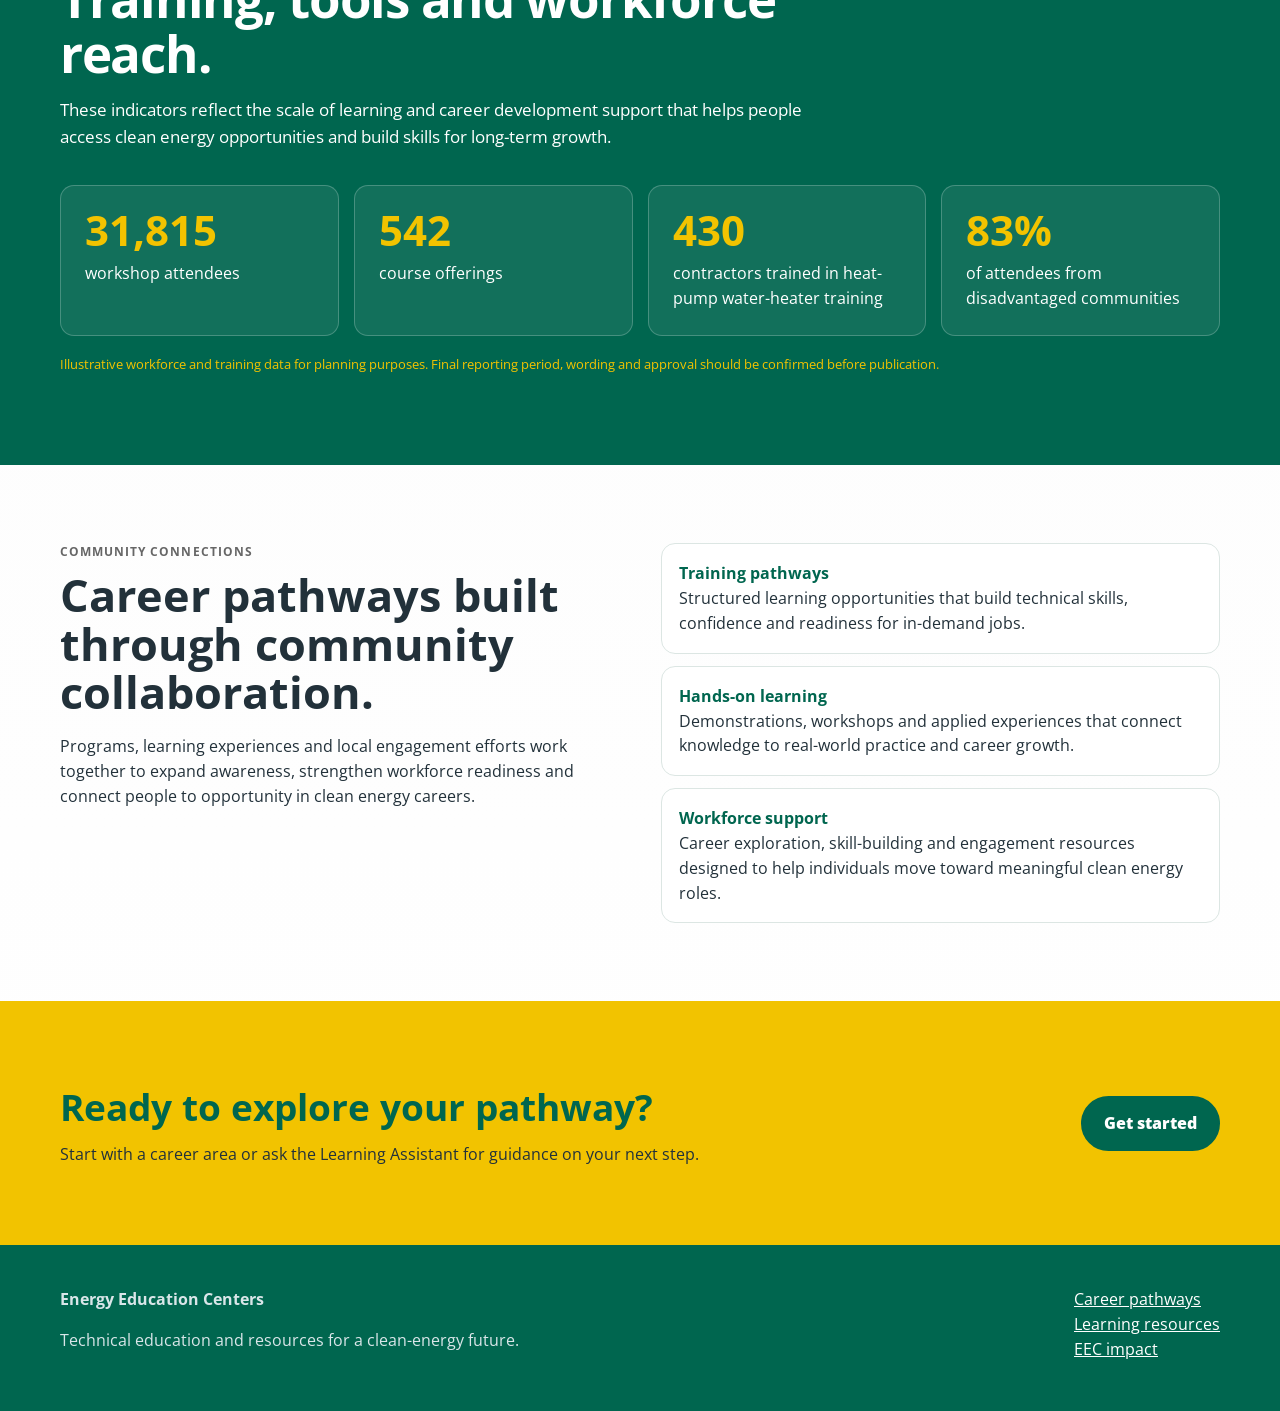
==== commit 4ac87d53: "animated numbers" ====
--- a/index.html
+++ b/index.html
@@ -80,10 +80,10 @@
     <div class="wrap">
       <div class="section-head"><div class="eyebrow">EEC impact</div><h2>Training, tools and workforce reach.</h2><p>These indicators reflect the scale of learning and career development support that helps people access clean energy opportunities and build skills for long-term growth.</p></div>
       <div class="stats-grid">
-        <div class="stat"><strong>33,937</strong><span>workshop attendees</span></div>
-        <div class="stat"><strong>591</strong><span>course offerings</span></div>
-        <div class="stat"><strong>469</strong><span>contractors trained in heat-pump water-heater training</span></div>
-        <div class="stat"><strong>90%</strong><span>of attendees from disadvantaged communities</span></div>
+          <div class="stat"><strong data-value="33937">33,937</strong><span>workshop attendees</span></div>
+          <div class="stat"><strong data-value="591">591</strong><span>course offerings</span></div>
+          <div class="stat"><strong data-value="469">469</strong><span>contractors trained in heat-pump water-heater training</span></div>
+          <div class="stat"><strong data-value="90">90%</strong><span>of attendees from disadvantaged communities</span></div>
       </div>
       <p class="stats-note">Illustrative workforce and training data for planning purposes. Final reporting period, wording and approval should be confirmed before publication.</p>
     </div>
@@ -102,6 +102,7 @@
 
   <section class="cta"><div class="wrap"><div><h2>Ready to explore your pathway?</h2><p>Start with a career area or ask the Learning Assistant for guidance on your next step.</p></div><a class="button" href="assistant.html">Get started</a></div></section>
 </main>
+<script src="home.js"></script>
 <footer><div class="wrap footer-grid"><div><strong>Energy Education Centers</strong><p>Technical education and resources for a clean-energy future.</p></div><div><a href="#pathways">Career pathways</a><br><a href="#resources">Learning resources</a><br><a href="#impact">EEC impact</a></div></div></footer>
 </body>
 </html>
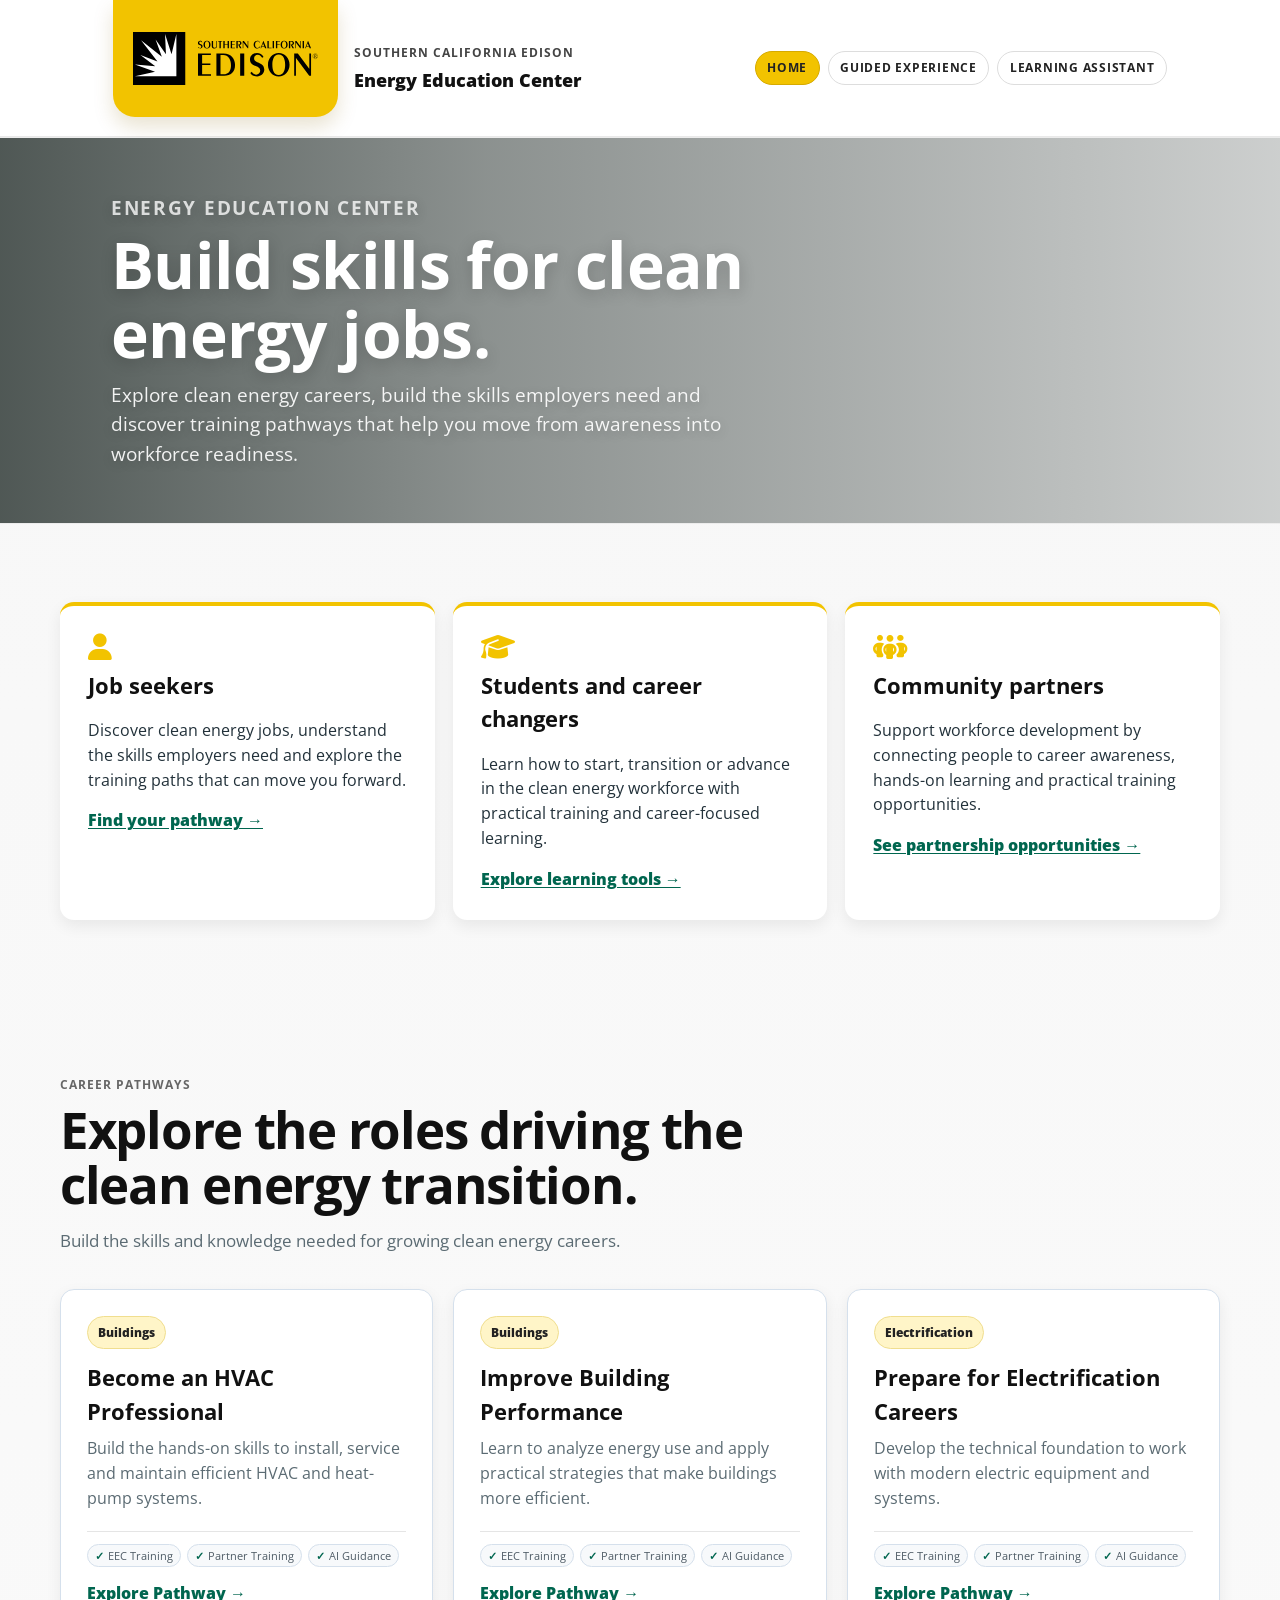
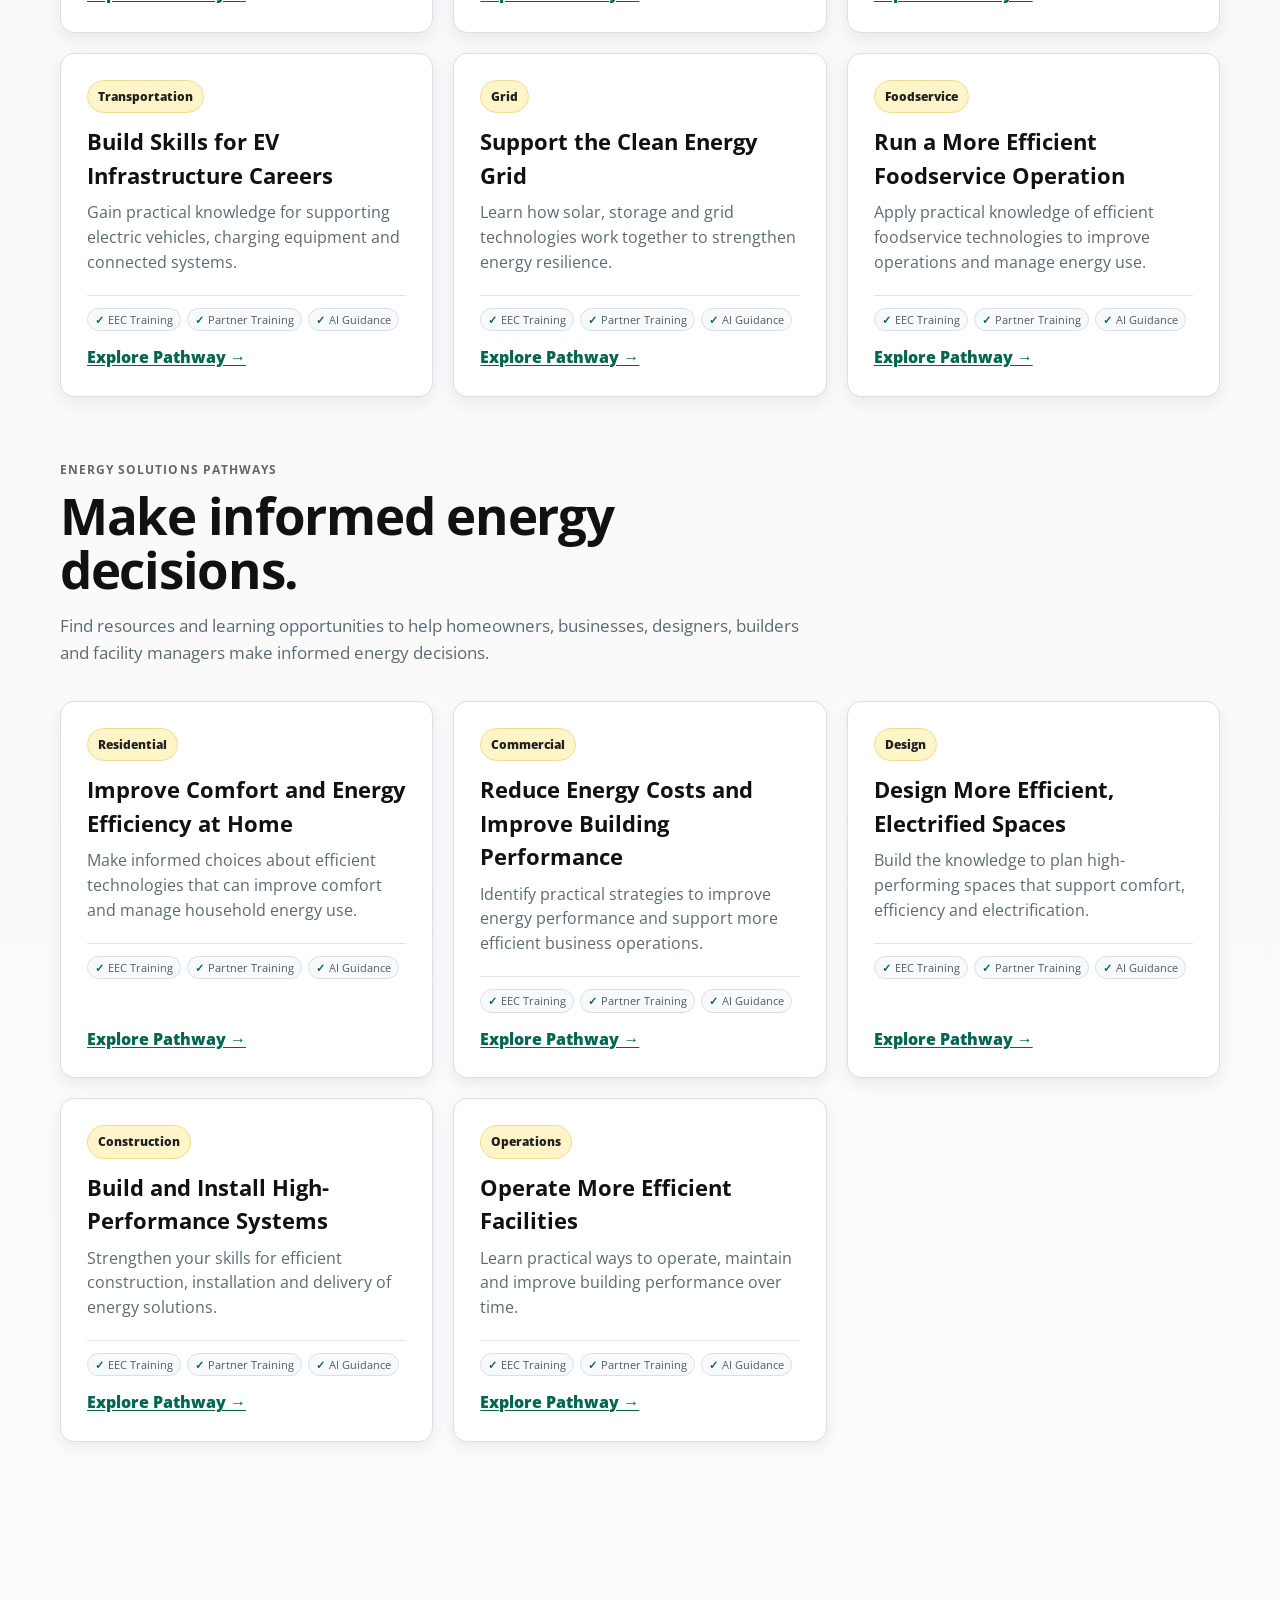
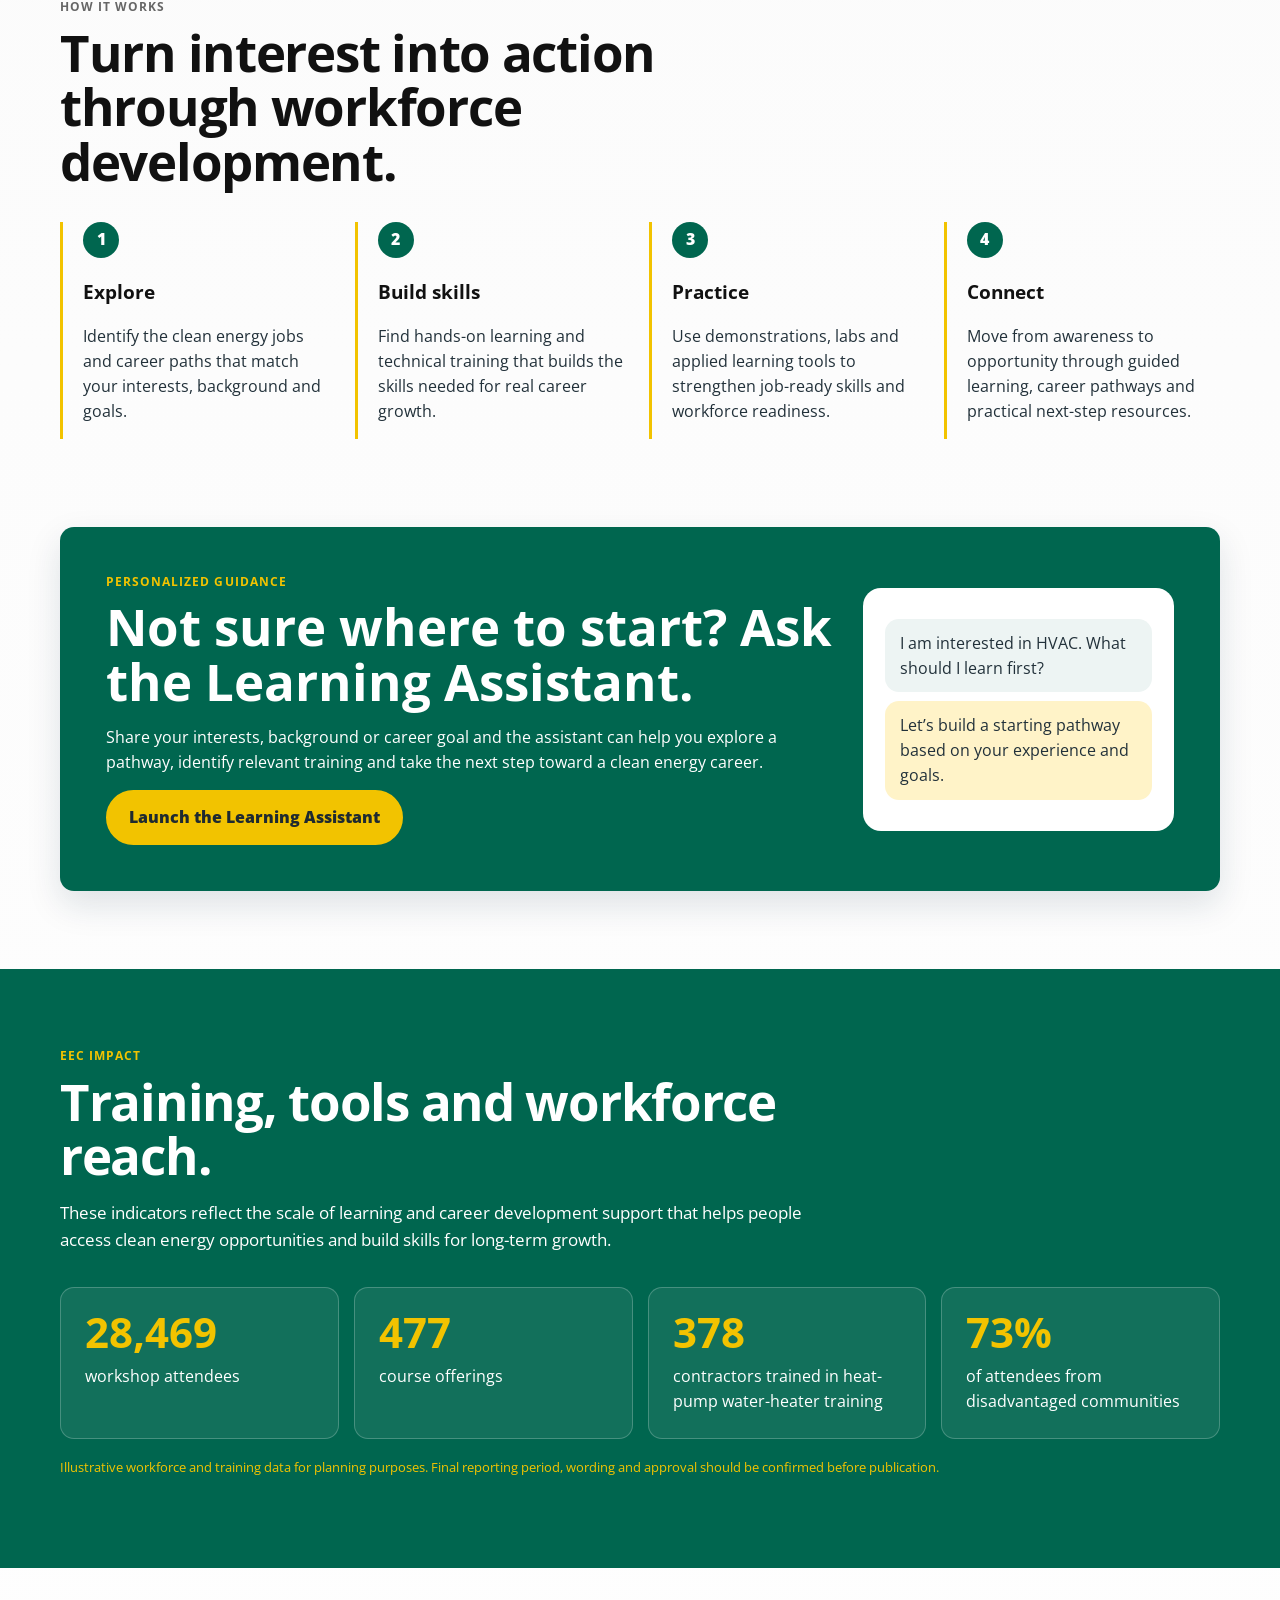
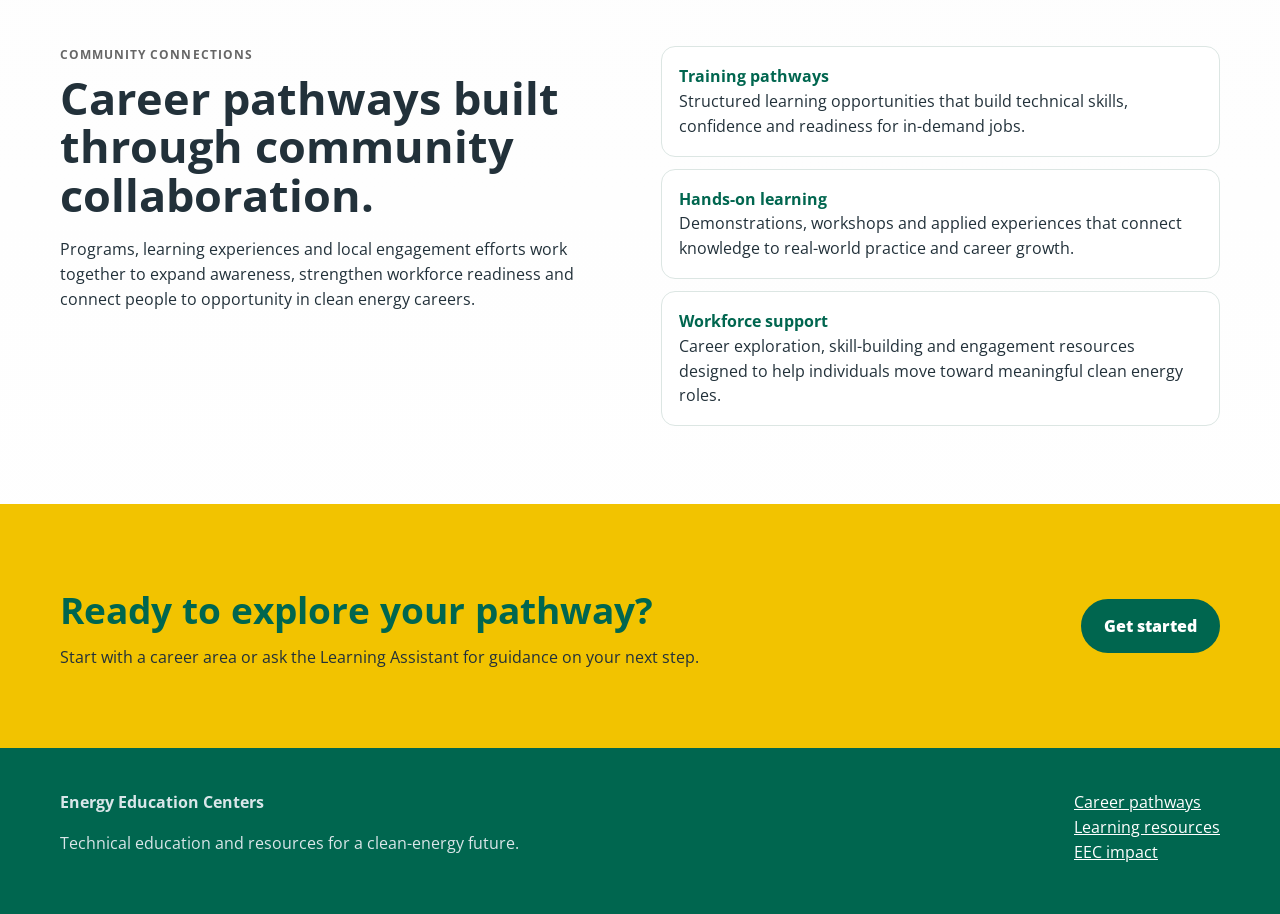
==== commit ff808743: "Patty feedback and HVAC pathway" ====
--- a/index.html
+++ b/index.html
@@ -45,14 +45,27 @@
 
   <section class="pathways" id="pathways">
     <div class="wrap">
-      <div class="section-head"><div class="eyebrow">Career pathways</div><h2>Explore the roles driving the clean energy transition.</h2><p>Each pathway highlights a growing career area, the skills it requires and the training opportunities that help prepare you for clean energy jobs and long-term workforce growth.</p></div>
-      <div class="cards">
-        <article class="card"><span class="tag">Buildings</span><h3>HVAC and heat pumps</h3><p>Learn the skills used in HVAC and heat-pump jobs, from system basics to efficient installation and service.</p><a href="guided-experience.html">Explore HVAC pathway →</a></article>
-        <article class="card"><span class="tag">Electrification</span><h3>Electric technologies</h3><p>Explore a pathway into electrification careers and build the technical foundation behind modern electric equipment and systems.</p><a href="guided-experience.html">Explore electrification →</a></article>
-        <article class="card"><span class="tag">Transportation</span><h3>Electric vehicles and charging</h3><p>Build the technical foundation for EV and charging roles through hands-on learning and practical career pathways.</p><a href="guided-experience.html">Explore EV pathway →</a></article>
-        <article class="card"><span class="tag">Grid</span><h3>Solar, storage and grid systems</h3><p>Learn the skills behind solar, storage and grid modernization roles that support resilient, clean-energy infrastructure.</p><a href="guided-experience.html">Explore grid pathway →</a></article>
-        <article class="card"><span class="tag">Foodservice</span><h3>Efficient commercial kitchens</h3><p>Explore career-relevant skills in efficient foodservice technologies and gain a practical foundation for clean-energy work.</p><a href="guided-experience.html">Explore foodservice →</a></article>
-        <article class="card"><span class="tag">Energy management</span><h3>Building performance and tools</h3><p>Develop the technical knowledge and job-ready skills used in building performance, energy analysis and operations.</p><a href="guided-experience.html">Explore energy management →</a></article>
+      <div class="pathway-group">
+        <div class="section-head"><div class="eyebrow">Career pathways</div><h2>Explore the roles driving the clean energy transition.</h2><p>Build the skills and knowledge needed for growing clean energy careers.</p></div>
+        <div class="cards">
+          <article class="card"><span class="tag">Buildings</span><h3>Become an HVAC Professional</h3><p>Build the hands-on skills to install, service and maintain efficient HVAC and heat-pump systems.</p><div class="card-resources" aria-label="Available features"><span class="feature-badge"><span aria-hidden="true">&#10003;</span> EEC Training</span><span class="feature-badge"><span aria-hidden="true">&#10003;</span> Partner Training</span><span class="feature-badge"><span aria-hidden="true">&#10003;</span> AI Guidance</span></div><a href="pathways/hvac.html">Explore Pathway →</a></article>
+          <article class="card"><span class="tag">Buildings</span><h3>Improve Building Performance</h3><p>Learn to analyze energy use and apply practical strategies that make buildings more efficient.</p><div class="card-resources" aria-label="Available features"><span class="feature-badge"><span aria-hidden="true">&#10003;</span> EEC Training</span><span class="feature-badge"><span aria-hidden="true">&#10003;</span> Partner Training</span><span class="feature-badge"><span aria-hidden="true">&#10003;</span> AI Guidance</span></div><a href="#">Explore Pathway →</a></article>
+          <article class="card"><span class="tag">Electrification</span><h3>Prepare for Electrification Careers</h3><p>Develop the technical foundation to work with modern electric equipment and systems.</p><div class="card-resources" aria-label="Available features"><span class="feature-badge"><span aria-hidden="true">&#10003;</span> EEC Training</span><span class="feature-badge"><span aria-hidden="true">&#10003;</span> Partner Training</span><span class="feature-badge"><span aria-hidden="true">&#10003;</span> AI Guidance</span></div><a href="#">Explore Pathway →</a></article>
+          <article class="card"><span class="tag">Transportation</span><h3>Build Skills for EV Infrastructure Careers</h3><p>Gain practical knowledge for supporting electric vehicles, charging equipment and connected systems.</p><div class="card-resources" aria-label="Available features"><span class="feature-badge"><span aria-hidden="true">&#10003;</span> EEC Training</span><span class="feature-badge"><span aria-hidden="true">&#10003;</span> Partner Training</span><span class="feature-badge"><span aria-hidden="true">&#10003;</span> AI Guidance</span></div><a href="#">Explore Pathway →</a></article>
+          <article class="card"><span class="tag">Grid</span><h3>Support the Clean Energy Grid</h3><p>Learn how solar, storage and grid technologies work together to strengthen energy resilience.</p><div class="card-resources" aria-label="Available features"><span class="feature-badge"><span aria-hidden="true">&#10003;</span> EEC Training</span><span class="feature-badge"><span aria-hidden="true">&#10003;</span> Partner Training</span><span class="feature-badge"><span aria-hidden="true">&#10003;</span> AI Guidance</span></div><a href="#">Explore Pathway →</a></article>
+          <article class="card"><span class="tag">Foodservice</span><h3>Run a More Efficient Foodservice Operation</h3><p>Apply practical knowledge of efficient foodservice technologies to improve operations and manage energy use.</p><div class="card-resources" aria-label="Available features"><span class="feature-badge"><span aria-hidden="true">&#10003;</span> EEC Training</span><span class="feature-badge"><span aria-hidden="true">&#10003;</span> Partner Training</span><span class="feature-badge"><span aria-hidden="true">&#10003;</span> AI Guidance</span></div><a href="#">Explore Pathway →</a></article>
+        </div>
+      </div>
+
+      <div class="pathway-group energy-user-pathways" id="energy-user-pathways">
+        <div class="section-head"><div class="eyebrow">Energy Solutions Pathways</div><h2>Make informed energy decisions.</h2><p>Find resources and learning opportunities to help homeowners, businesses, designers, builders and facility managers make informed energy decisions.</p></div>
+        <div class="cards">
+          <article class="card"><span class="tag">Residential</span><h3>Improve Comfort and Energy Efficiency at Home</h3><p>Make informed choices about efficient technologies that can improve comfort and manage household energy use.</p><div class="card-resources" aria-label="Available features"><span class="feature-badge"><span aria-hidden="true">&#10003;</span> EEC Training</span><span class="feature-badge"><span aria-hidden="true">&#10003;</span> Partner Training</span><span class="feature-badge"><span aria-hidden="true">&#10003;</span> AI Guidance</span></div><a href="#">Explore Pathway →</a></article>
+          <article class="card"><span class="tag">Commercial</span><h3>Reduce Energy Costs and Improve Building Performance</h3><p>Identify practical strategies to improve energy performance and support more efficient business operations.</p><div class="card-resources" aria-label="Available features"><span class="feature-badge"><span aria-hidden="true">&#10003;</span> EEC Training</span><span class="feature-badge"><span aria-hidden="true">&#10003;</span> Partner Training</span><span class="feature-badge"><span aria-hidden="true">&#10003;</span> AI Guidance</span></div><a href="#">Explore Pathway →</a></article>
+          <article class="card"><span class="tag">Design</span><h3>Design More Efficient, Electrified Spaces</h3><p>Build the knowledge to plan high-performing spaces that support comfort, efficiency and electrification.</p><div class="card-resources" aria-label="Available features"><span class="feature-badge"><span aria-hidden="true">&#10003;</span> EEC Training</span><span class="feature-badge"><span aria-hidden="true">&#10003;</span> Partner Training</span><span class="feature-badge"><span aria-hidden="true">&#10003;</span> AI Guidance</span></div><a href="#">Explore Pathway →</a></article>
+          <article class="card"><span class="tag">Construction</span><h3>Build and Install High-Performance Systems</h3><p>Strengthen your skills for efficient construction, installation and delivery of energy solutions.</p><div class="card-resources" aria-label="Available features"><span class="feature-badge"><span aria-hidden="true">&#10003;</span> EEC Training</span><span class="feature-badge"><span aria-hidden="true">&#10003;</span> Partner Training</span><span class="feature-badge"><span aria-hidden="true">&#10003;</span> AI Guidance</span></div><a href="#">Explore Pathway →</a></article>
+          <article class="card"><span class="tag">Operations</span><h3>Operate More Efficient Facilities</h3><p>Learn practical ways to operate, maintain and improve building performance over time.</p><div class="card-resources" aria-label="Available features"><span class="feature-badge"><span aria-hidden="true">&#10003;</span> EEC Training</span><span class="feature-badge"><span aria-hidden="true">&#10003;</span> Partner Training</span><span class="feature-badge"><span aria-hidden="true">&#10003;</span> AI Guidance</span></div><a href="#">Explore Pathway →</a></article>
+        </div>
       </div>
     </div>
   </section>
--- a/styles.css
+++ b/styles.css
@@ -570,15 +570,22 @@
     }
 
     .assistant-nav {
-        display: flex;
-        flex-wrap: wrap;
-        justify-content: flex-start;
+        display: grid;
+        grid-template-columns: repeat(3, minmax(0, 1fr));
         gap: 0.4rem;
         font-size: 0.67rem;
     }
 
     .assistant-nav a {
-        padding: 0.34rem 0.58rem;
+        display: inline-flex;
+        align-items: center;
+        justify-content: center;
+        width: 100%;
+        min-height: 2.8rem;
+        padding: 0.34rem 0.45rem;
+        text-align: center;
+        line-height: 1.15;
+        white-space: normal;
     }
 
     .logo-block {
@@ -967,6 +974,10 @@
     background: transparent;
 }
 
+.home-page .energy-user-pathways {
+    margin-top: 64px;
+}
+
 .home-page .cards {
     grid-template-columns: repeat(3, 1fr);
     gap: 20px;
@@ -1001,6 +1012,34 @@
     font-size: 0.78rem;
     font-weight: 800;
     padding: 6px 10px;
+}
+
+.home-page .card-resources {
+    display: flex;
+    flex-wrap: wrap;
+    gap: 6px;
+    margin: 4px 0 14px;
+    padding-top: 12px;
+    border-top: 1px solid #e5e5e5;
+}
+
+.home-page .feature-badge {
+    display: inline-flex;
+    align-items: center;
+    gap: 4px;
+    border: 1px solid #d5e0ec;
+    border-radius: 999px;
+    background: #f7f9fb;
+    color: #4f5c66;
+    font-size: 0.7rem;
+    line-height: 1.2;
+    padding: 4px 7px;
+    white-space: nowrap;
+}
+
+.home-page .feature-badge > span {
+    color: var(--sce-blue);
+    font-weight: 800;
 }
 
 .home-page .card a {
@@ -1286,4 +1325,241 @@
         align-items: flex-start;
         flex-direction: column;
     }
+}
+
+.hvac-page .hvac-hero {
+    position: relative;
+    overflow: hidden;
+    min-height: clamp(23rem, 44vw, 34rem);
+    display: grid;
+    align-items: center;
+    background: var(--sce-blue-deep) url("https://images.pexels.com/photos/32497161/pexels-photo-32497161.jpeg") center center / cover no-repeat;
+    color: #ffffff;
+}
+
+.hvac-page .hvac-hero::before {
+    content: "";
+    position: absolute;
+    inset: 0;
+    background: rgba(0, 0, 0, 0.42);
+}
+
+.hvac-page .hvac-hero-overlay {
+    position: absolute;
+    inset: 0;
+    background: transparent;
+}
+
+.hvac-page .hvac-hero-content {
+    position: relative;
+    z-index: 1;
+    padding: 4.8rem 1.3rem;
+}
+
+.hvac-page .hvac-hero .hero-tag {
+    color: rgba(255, 255, 255, 0.78);
+}
+
+.hvac-page .hvac-hero h1 {
+    max-width: 780px;
+    margin: 0.45rem 0 0.75rem;
+    color: #ffffff;
+    font-size: clamp(2.35rem, 5vw, 4.4rem);
+    line-height: 1.04;
+}
+
+.hvac-page .hvac-hero p:not(.hero-tag) {
+    max-width: 680px;
+    margin: 0;
+    color: rgba(255, 255, 255, 0.92);
+    font-size: clamp(1rem, 1.5vw, 1.2rem);
+}
+
+.hvac-page .hvac-hero-actions {
+    display: flex;
+    flex-wrap: wrap;
+    gap: 0.75rem;
+    margin-top: 1.6rem;
+}
+
+.hvac-page .button-secondary {
+    background: transparent;
+    border-color: rgba(255, 255, 255, 0.75);
+    color: #ffffff;
+}
+
+.hvac-page .button-secondary:hover {
+    background: rgba(255, 255, 255, 0.12);
+    border-color: #ffffff;
+}
+
+.hvac-page .hvac-section,
+.hvac-page .hvac-assistant-section {
+    padding: 78px 0;
+}
+
+.hvac-page .hvac-soft-section {
+    background: #f7f9fb;
+    border-top: 1px solid #e5eaf0;
+    border-bottom: 1px solid #e5eaf0;
+}
+
+.hvac-page .hvac-two-column {
+    display: grid;
+    grid-template-columns: 0.9fr 1.1fr;
+    gap: 42px;
+    align-items: start;
+}
+
+.hvac-page .hvac-copy {
+    color: var(--muted);
+    font-size: 1.08rem;
+}
+
+.hvac-page .hvac-copy p:first-child {
+    margin-top: 0;
+}
+
+.hvac-page .hvac-copy p:last-child {
+    margin-bottom: 0;
+}
+
+.hvac-page .hvac-card-grid,
+.hvac-page .hvac-skill-grid {
+    display: grid;
+    grid-template-columns: repeat(3, 1fr);
+    gap: 20px;
+}
+
+.hvac-page .hvac-info-card,
+.hvac-page .hvac-placeholder-card {
+    min-height: 220px;
+}
+
+.hvac-page .hvac-info-card .icon {
+    color: var(--sce-gold-deep);
+}
+
+.hvac-page .hvac-info-card h3,
+.hvac-page .hvac-placeholder-card h3 {
+    margin-top: 14px;
+}
+
+.hvac-page .hvac-skill-grid {
+    grid-template-columns: repeat(3, 1fr);
+}
+
+.hvac-page .hvac-skill {
+    display: flex;
+    align-items: center;
+    gap: 0.8rem;
+    min-height: 76px;
+    padding: 18px 20px;
+    border-left: 3px solid var(--sce-gold);
+    background: #ffffff;
+    box-shadow: var(--home-shadow-soft);
+}
+
+.hvac-page .hvac-skill i {
+    flex: 0 0 1.5rem;
+    color: var(--sce-blue);
+    font-size: 1.2rem;
+    text-align: center;
+}
+
+.hvac-page .hvac-skill h3 {
+    margin: 0;
+    color: #111111;
+    font-size: 1rem;
+}
+
+.hvac-page .hvac-placeholder-card .tag {
+    background: #edf4f3;
+    border-color: #dce6e3;
+}
+
+.hvac-page .hvac-course-card {
+    min-height: 340px;
+}
+
+.hvac-page .hvac-course-card h3 {
+    margin-bottom: 10px;
+}
+
+.hvac-page .hvac-course-meta {
+    display: flex;
+    flex-wrap: wrap;
+    gap: 6px;
+    margin: 4px 0 12px;
+}
+
+.hvac-page .hvac-course-meta span {
+    border: 1px solid #d5e0ec;
+    border-radius: 999px;
+    background: #f7f9fb;
+    color: #4f5c66;
+    font-size: 0.7rem;
+    line-height: 1.2;
+    padding: 4px 7px;
+}
+
+.hvac-page .hvac-course-meta strong {
+    margin-right: 4px;
+    color: var(--sce-blue);
+}
+
+.hvac-page .hvac-learning-units {
+    color: #666666;
+    font-size: 0.78rem;
+}
+
+.hvac-page .hvac-course-card .register-button {
+    margin-top: auto;
+}
+
+.hvac-page .hvac-feature-panel {
+    padding: 34px;
+    border: 1px solid #d5e0ec;
+    background: #ffffff;
+    box-shadow: var(--home-shadow-soft);
+}
+
+.hvac-page .hvac-assistant-section {
+    padding-top: 0;
+}
+
+@media (max-width: 900px) {
+    .hvac-page .hvac-card-grid,
+    .hvac-page .hvac-skill-grid {
+        grid-template-columns: repeat(2, 1fr);
+    }
+
+    .hvac-page .hvac-two-column {
+        grid-template-columns: 1fr;
+        gap: 18px;
+    }
+}
+
+@media (max-width: 620px) {
+    .hvac-page .hvac-hero-content {
+        padding: 3.5rem 1rem;
+    }
+
+    .hvac-page .hvac-hero-actions,
+    .hvac-page .hvac-hero-actions .button {
+        width: 100%;
+    }
+
+    .hvac-page .hvac-card-grid,
+    .hvac-page .hvac-skill-grid {
+        grid-template-columns: 1fr;
+    }
+
+    .hvac-page .hvac-section {
+        padding: 58px 0;
+    }
+
+    .hvac-page .hvac-feature-panel {
+        padding: 24px;
+    }
 }
